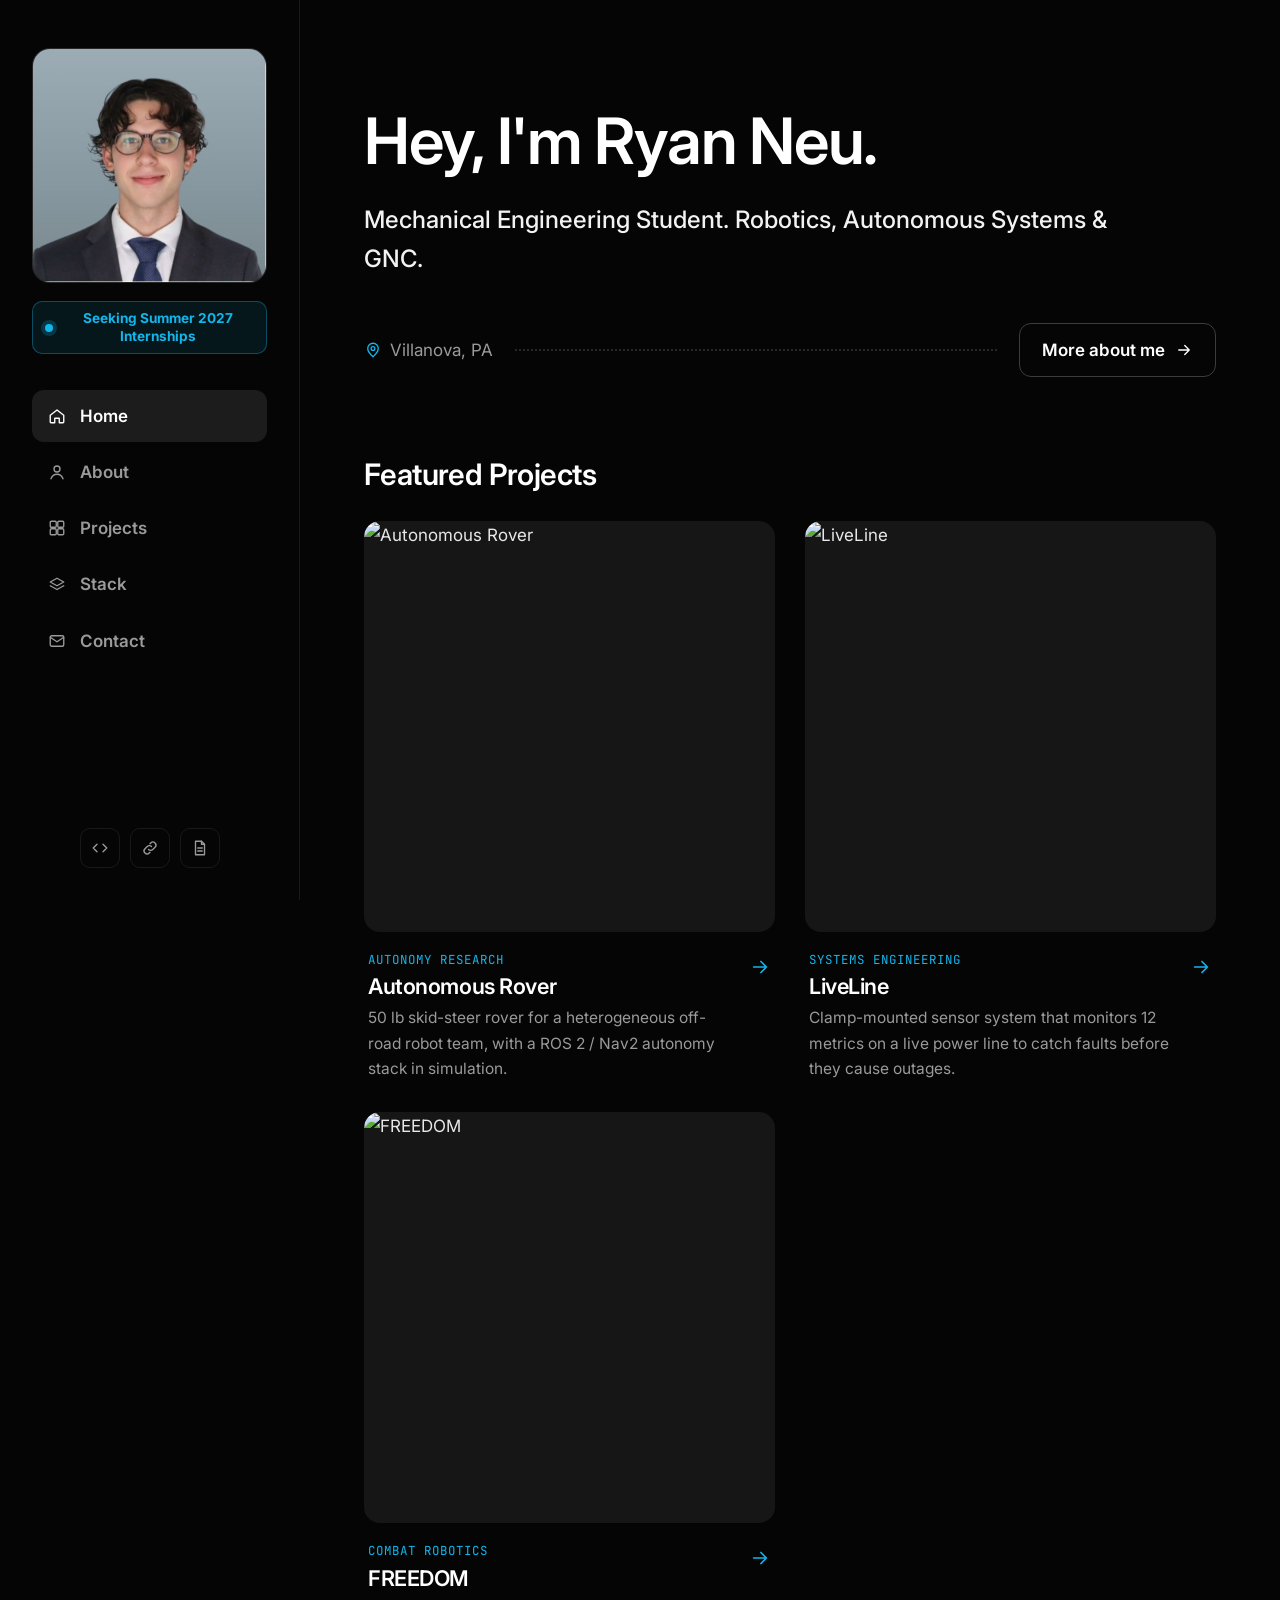
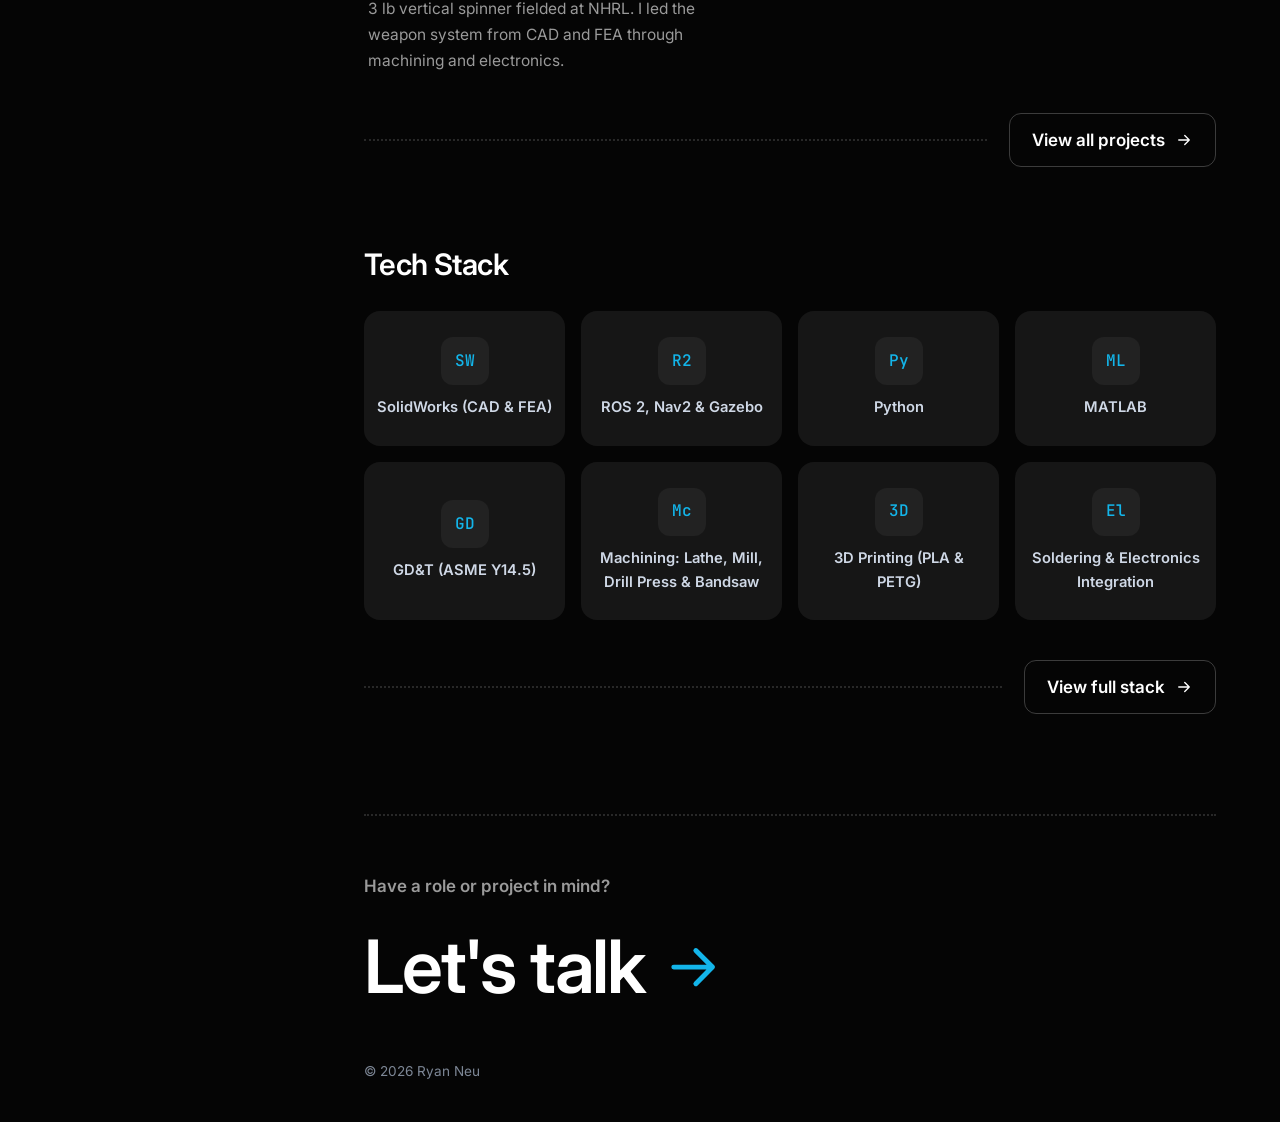
==== index.html @ 11f7b54e "Add files via upload" ====
<!doctype html>
<html lang="en">
<head>
<meta charset="utf-8">
<meta name="viewport" content="width=device-width, initial-scale=1">
<title>Ryan Neu | Engineering Portfolio</title>
<meta name="description" content="Engineering portfolio of Ryan Neu">
<link rel="preconnect" href="https://fonts.googleapis.com">
<link rel="preconnect" href="https://fonts.gstatic.com" crossorigin>
<link href="https://fonts.googleapis.com/css2?family=Inter:wght@400;500;600&family=JetBrains+Mono:wght@500&display=swap" rel="stylesheet">
<link rel="stylesheet" href="style.css">
</head>
<body>
<aside class="side">
  <a class="avatar" href="index.html" aria-label="Home">
    <img src="headshot.png" alt="Ryan Neu" onerror="this.remove()">
    <span class="initials">RN</span>
  </a>
  <div class="status"><span class="dot"></span>Seeking Summer 2027 Internships</div>
  <nav class="nav"><a href="index.html" class="active" aria-current="page"><svg class="ic" viewBox="0 0 24 24" fill="none" stroke="currentColor" stroke-width="1.8" stroke-linecap="round" stroke-linejoin="round" aria-hidden="true"><path d="M3 11l9-7 9 7v9a1 1 0 0 1-1 1h-5v-6H9v6H4a1 1 0 0 1-1-1z"/></svg><span>Home</span></a><a href="about.html"><svg class="ic" viewBox="0 0 24 24" fill="none" stroke="currentColor" stroke-width="1.8" stroke-linecap="round" stroke-linejoin="round" aria-hidden="true"><circle cx="12" cy="8" r="4"/><path d="M4 21c1.5-4 4.5-6 8-6s6.5 2 8 6"/></svg><span>About</span></a><a href="projects.html"><svg class="ic" viewBox="0 0 24 24" fill="none" stroke="currentColor" stroke-width="1.8" stroke-linecap="round" stroke-linejoin="round" aria-hidden="true"><rect x="3" y="3" width="8" height="8" rx="1.5"/><rect x="13" y="3" width="8" height="8" rx="1.5"/><rect x="3" y="13" width="8" height="8" rx="1.5"/><rect x="13" y="13" width="8" height="8" rx="1.5"/></svg><span>Projects</span></a><a href="stack.html"><svg class="ic" viewBox="0 0 24 24" fill="none" stroke="currentColor" stroke-width="1.8" stroke-linecap="round" stroke-linejoin="round" aria-hidden="true"><path d="M12 3l9 5-9 5-9-5z"/><path d="M3 13l9 5 9-5"/></svg><span>Stack</span></a><a href="contact.html"><svg class="ic" viewBox="0 0 24 24" fill="none" stroke="currentColor" stroke-width="1.8" stroke-linecap="round" stroke-linejoin="round" aria-hidden="true"><rect x="3" y="5" width="18" height="14" rx="2"/><path d="M3 7l9 6 9-6"/></svg><span>Contact</span></a></nav>
  <div class="social"><a href="https://github.com/RyanCharlesNeu" target="_blank" rel="noopener" title="GitHub"><svg class="ic" viewBox="0 0 24 24" fill="none" stroke="currentColor" stroke-width="1.8" stroke-linecap="round" stroke-linejoin="round" aria-hidden="true"><path d="M8 7l-5 5 5 5M16 7l5 5-5 5"/></svg><span>GitHub</span></a><a href="https://www.linkedin.com/in/ryancharlesneu/" target="_blank" rel="noopener" title="LinkedIn"><svg class="ic" viewBox="0 0 24 24" fill="none" stroke="currentColor" stroke-width="1.8" stroke-linecap="round" stroke-linejoin="round" aria-hidden="true"><path d="M10 14a4 4 0 0 0 5.7 0l3-3a4 4 0 0 0-5.7-5.7l-1 1"/><path d="M14 10a4 4 0 0 0-5.7 0l-3 3a4 4 0 0 0 5.7 5.7l1-1"/></svg><span>LinkedIn</span></a><a href="resume.pdf" target="_blank" rel="noopener" title="Resume"><svg class="ic" viewBox="0 0 24 24" fill="none" stroke="currentColor" stroke-width="1.8" stroke-linecap="round" stroke-linejoin="round" aria-hidden="true"><path d="M6 3h8l4 4v14H6z"/><path d="M14 3v4h4M9 12h6M9 16h6"/></svg><span>Resume</span></a></div>
</aside>
<main class="main">
<section class="hero">
  <h1>Hey, I'm Ryan Neu.</h1>
  <p class="headline">Mechanical Engineering Student. Robotics, Autonomous Systems &amp; GNC.</p>
  <div class="loc-row"><span class="loc"><svg class="ic" viewBox="0 0 24 24" fill="none" stroke="currentColor" stroke-width="1.8" stroke-linecap="round" stroke-linejoin="round" aria-hidden="true"><path d="M12 21s-7-6.2-7-11a7 7 0 0 1 14 0c0 4.8-7 11-7 11z"/><circle cx="12" cy="10" r="2.5"/></svg> Villanova, PA</span><span class="rule"></span><a class="pill-btn" href="about.html">More about me <svg class="ic" viewBox="0 0 24 24" fill="none" stroke="currentColor" stroke-width="1.8" stroke-linecap="round" stroke-linejoin="round" aria-hidden="true"><path d="M5 12h14M13 6l6 6-6 6"/></svg></a></div>
</section>
<section class="block">
  <h2>Featured Projects</h2>
  <div class="grid"><a class="pcard" href="rover.html">
  <div class="pimg"><img src="rover/assets/IMG_1217.jpeg" alt="Autonomous Rover" loading="lazy"></div>
  <div class="pmeta">
    <div><p class="tag">Autonomy Research</p><h3>Autonomous Rover</h3><p class="blurb">50 lb skid-steer rover for a heterogeneous off-road robot team, with a ROS 2 / Nav2 autonomy stack in simulation.</p></div>
    <svg class="ic go" viewBox="0 0 24 24" fill="none" stroke="currentColor" stroke-width="1.8" stroke-linecap="round" stroke-linejoin="round" aria-hidden="true"><path d="M5 12h14M13 6l6 6-6 6"/></svg>
  </div>
</a><a class="pcard" href="liveline.html">
  <div class="pimg"><img src="liveline/assets/LiveLinePrototypeEnclosure.jpg" alt="LiveLine" loading="lazy"></div>
  <div class="pmeta">
    <div><p class="tag">Systems Engineering</p><h3>LiveLine</h3><p class="blurb">Clamp-mounted sensor system that monitors 12 metrics on a live power line to catch faults before they cause outages.</p></div>
    <svg class="ic go" viewBox="0 0 24 24" fill="none" stroke="currentColor" stroke-width="1.8" stroke-linecap="round" stroke-linejoin="round" aria-hidden="true"><path d="M5 12h14M13 6l6 6-6 6"/></svg>
  </div>
</a><a class="pcard" href="freedom.html">
  <div class="pimg"><img src="freedom/assets/CombatRobotCompImage.png" alt="FREEDOM" loading="lazy"></div>
  <div class="pmeta">
    <div><p class="tag">Combat Robotics</p><h3>FREEDOM</h3><p class="blurb">3 lb vertical spinner fielded at NHRL. I led the weapon system from CAD and FEA through machining and electronics.</p></div>
    <svg class="ic go" viewBox="0 0 24 24" fill="none" stroke="currentColor" stroke-width="1.8" stroke-linecap="round" stroke-linejoin="round" aria-hidden="true"><path d="M5 12h14M13 6l6 6-6 6"/></svg>
  </div>
</a></div>
  <div class="rule-row"><span class="rule"></span><a class="pill-btn" href="projects.html">View all projects <svg class="ic" viewBox="0 0 24 24" fill="none" stroke="currentColor" stroke-width="1.8" stroke-linecap="round" stroke-linejoin="round" aria-hidden="true"><path d="M5 12h14M13 6l6 6-6 6"/></svg></a></div>
</section>
<section class="block">
  <h2>Tech Stack</h2>
  <div class="tiles"><div class="tile"><span class="badge">SW</span><span>SolidWorks (CAD & FEA)</span></div><div class="tile"><span class="badge">R2</span><span>ROS 2, Nav2 & Gazebo</span></div><div class="tile"><span class="badge">Py</span><span>Python</span></div><div class="tile"><span class="badge">ML</span><span>MATLAB</span></div><div class="tile"><span class="badge">GD</span><span>GD&T (ASME Y14.5)</span></div><div class="tile"><span class="badge">Mc</span><span>Machining: Lathe, Mill, Drill Press & Bandsaw</span></div><div class="tile"><span class="badge">3D</span><span>3D Printing (PLA & PETG)</span></div><div class="tile"><span class="badge">El</span><span>Soldering & Electronics Integration</span></div></div>
  <div class="rule-row"><span class="rule"></span><a class="pill-btn" href="stack.html">View full stack <svg class="ic" viewBox="0 0 24 24" fill="none" stroke="currentColor" stroke-width="1.8" stroke-linecap="round" stroke-linejoin="round" aria-hidden="true"><path d="M5 12h14M13 6l6 6-6 6"/></svg></a></div>
</section>
<footer class="foot">
  <a class="cta-band" href="contact.html">
    <span class="kicker">Have a role or project in mind?</span>
    <span class="big">Let's talk <svg class="ic big-arrow" viewBox="0 0 24 24" fill="none" stroke="currentColor" stroke-width="1.8" stroke-linecap="round" stroke-linejoin="round" aria-hidden="true"><path d="M5 12h14M13 6l6 6-6 6"/></svg></span>
  </a>
  <p class="copy">&copy; 2026 Ryan Neu</p>
</footer>
</main>
</body>
</html>
---- style.css ----
:root {
  --bg: #050505;
  --side: #050505;
  --card: #161616;
  --card-2: #1c1c1c;
  --line: rgba(255, 255, 255, 0.08);
  --text: #e8e8e8;
  --muted: #9a9a9a;
  --sky: #13B5EA;
  --navy: #00205B;
  --done: #43a047;
  --prog: #f9a825;
  --plan: #7d8796;
  --side-w: 300px;
}

* { box-sizing: border-box; }
html { scroll-behavior: smooth; }
body {
  margin: 0; background: var(--bg); color: var(--text);
  font-family: "Inter", system-ui, sans-serif; font-size: 17px; line-height: 1.65;
}
a { color: var(--sky); }
h1, h2, h3 { color: #fff; letter-spacing: -0.02em; line-height: 1.15; }
.ic { width: 18px; height: 18px; flex: none; }

/* Sidebar */
.side {
  position: fixed; inset: 0 auto 0 0; width: var(--side-w);
  background: var(--side); border-right: 1px solid var(--line);
  padding: 48px 32px 32px; display: flex; flex-direction: column; gap: 18px;
}
.avatar {
  position: relative; display: block; aspect-ratio: 1; border-radius: 18px; overflow: hidden;
  background: var(--card);
  border: 1px solid var(--line);
}
.avatar img { position: absolute; inset: 0; width: 100%; height: 100%; object-fit: cover; z-index: 1; }
.initials {
  position: absolute; inset: 0; display: grid; place-items: center;
  font-size: 4rem; font-weight: 600; color: #4a4a4a; letter-spacing: -0.04em;
}
.status {
  display: flex; align-items: center; justify-content: center; gap: 8px;
  padding: 8px 12px; border-radius: 10px; font-size: 0.85rem; font-weight: 700;
  color: var(--sky); background: rgba(19,181,234,0.1); border: 1px solid rgba(19,181,234,0.35);
  text-align: center; line-height: 1.3;
}
.dot { width: 8px; height: 8px; border-radius: 50%; background: var(--sky); box-shadow: 0 0 0 4px rgba(19,181,234,0.2); flex: none; }
.nav { display: flex; flex-direction: column; gap: 4px; margin-top: 18px; }
.nav a {
  display: flex; align-items: center; gap: 14px; padding: 12px 16px; border-radius: 12px;
  color: var(--muted); text-decoration: none; font-weight: 600; transition: background .15s, color .15s;
}
.nav a:hover { color: #fff; background: rgba(255,255,255,0.04); }
.nav a.active { color: #fff; background: var(--card-2); }
.social { margin-top: auto; display: flex; justify-content: center; gap: 10px; }
.social a {
  display: grid; place-items: center; width: 40px; height: 40px; border-radius: 10px;
  color: var(--muted); border: 1px solid var(--line); text-decoration: none;
}
.social a span { position: absolute; width: 1px; height: 1px; overflow: hidden; clip: rect(0 0 0 0); }
.social a:hover { color: var(--sky); border-color: var(--sky); }

/* Main */
.main { margin-left: var(--side-w); padding: 0 64px; max-width: calc(var(--side-w) + 1180px); }
.hero { padding: 104px 0 40px; }
.hero h1 { font-size: clamp(2.6rem, 5vw, 4rem); font-weight: 600; margin: 0 0 22px; }
.headline { font-size: 1.5rem; font-weight: 500; color: #f2f2f2; margin: 0 0 44px; max-width: 760px; }
.bio { color: var(--muted); max-width: 760px; margin: 0 0 28px; font-size: 1.08rem; }
.loc-row, .rule-row { display: flex; align-items: center; gap: 22px; }
.loc { display: inline-flex; align-items: center; gap: 8px; color: var(--muted); white-space: nowrap; }
.loc .ic { color: var(--sky); }
.rule { flex: 1; height: 0; border-top: 2px dotted rgba(255,255,255,0.14); }
.pill-btn {
  display: inline-flex; align-items: center; gap: 10px; padding: 12px 22px; border-radius: 12px;
  border: 1px solid rgba(255,255,255,0.22); color: #fff; text-decoration: none; font-weight: 600; white-space: nowrap;
  transition: border-color .15s, background .15s;
}
.pill-btn:hover { border-color: var(--sky); background: rgba(19,181,234,0.08); }
.rule-row { margin-top: 40px; }

.block { padding: 40px 0; }
.block > h2 { font-size: 1.85rem; margin: 0 0 30px; font-weight: 600; }

/* Project cards */
.grid { display: grid; grid-template-columns: repeat(2, minmax(0, 1fr)); gap: 30px; }
.pcard { display: block; text-decoration: none; color: inherit; }
.pimg { aspect-ratio: 1 / 1; border-radius: 16px; overflow: hidden; background: var(--card); }
.pimg img { width: 100%; height: 100%; object-fit: cover; transition: transform .4s ease; }
.pcard:hover .pimg img { transform: scale(1.04); }
.pmeta { display: flex; justify-content: space-between; align-items: flex-start; gap: 16px; padding: 18px 4px 0; }
.tag {
  margin: 0 0 4px; font-family: "JetBrains Mono", monospace; font-size: 0.78rem;
  text-transform: uppercase; letter-spacing: 0.08em; color: var(--sky);
}
.pmeta h3 { margin: 0 0 6px; font-size: 1.35rem; font-weight: 600; }
.blurb { margin: 0; color: var(--muted); font-size: 0.97rem; }
.go { width: 22px; height: 22px; color: var(--sky); margin-top: 6px; transition: transform .2s; }
.pcard:hover .go { transform: translateX(4px); }

/* Stack */
.tiles { display: grid; grid-template-columns: repeat(4, minmax(0, 1fr)); gap: 16px; }
.tile {
  display: flex; flex-direction: column; align-items: center; justify-content: center; gap: 10px;
  padding: 26px 12px; border-radius: 16px; background: var(--card); border: 0;
  text-align: center; font-weight: 600; font-size: 0.92rem; color: #cfd8e6;
}
.badge {
  display: grid; place-items: center; width: 48px; height: 48px; border-radius: 12px; flex: none;
  background: #222; color: var(--sky);
  font-family: "JetBrains Mono", monospace; font-weight: 500; font-size: 1rem; border: 0;
}
.slist { display: flex; flex-direction: column; gap: 16px; }
.srow { display: flex; align-items: center; gap: 20px; padding: 22px 26px; border-radius: 16px; background: var(--card); }
.srow h3 { margin: 0 0 4px; font-size: 1.15rem; }
.used { margin: 0; display: flex; flex-wrap: wrap; gap: 6px 16px; }
.used a, .used span { color: var(--muted); text-decoration: none; font-size: 0.95rem; }
.used a:hover { color: var(--sky); }

/* Timeline */
.timeline { list-style: none; margin: 0; padding: 0; }
.timeline li { display: flex; gap: 14px; padding: 0 0 26px 0; position: relative; }
.timeline li:not(:last-child)::before { content: ""; position: absolute; left: 8px; top: 30px; bottom: 6px; border-left: 2px dotted rgba(255,255,255,0.18); }
.timeline .ic { color: var(--sky); margin-top: 4px; }
.timeline h3 { margin: 0 0 2px; font-size: 1.15rem; }
.timeline p { margin: 0; color: var(--muted); }
.timeline .sub { font-size: 0.93rem; }

/* Contact */
.clist { display: flex; flex-direction: column; gap: 12px; max-width: 520px; }
.crow { display: flex; align-items: center; gap: 14px; padding: 16px 20px; border-radius: 14px; background: var(--card); border: 1px solid var(--line); color: #fff; text-decoration: none; font-weight: 600; }
.crow .ic { color: var(--sky); }
.crow:hover { border-color: var(--sky); }

/* Footer CTA */
.foot { padding: 60px 0 40px; }
.cta-band {
  display: block; padding: 56px 0 8px; text-decoration: none; border-top: 2px dotted rgba(255,255,255,0.14);
}
.cta-band:hover .big { color: var(--sky); }
.kicker { display: block; color: var(--muted); font-weight: 600; margin-bottom: 6px; }
.big { display: flex; align-items: center; gap: 16px; font-size: clamp(2.4rem, 6vw, 4.6rem); font-weight: 600; color: #fff; letter-spacing: -0.03em; transition: color .2s; }
.big-arrow { color: var(--sky); }
.big-arrow { width: 0.9em; height: 0.9em; }
.copy { color: var(--plan); font-size: 0.85rem; margin: 24px 0 0; }

/* Project detail */
.detail { padding-bottom: 8px; }
.back { display: inline-flex; align-items: center; gap: 8px; color: var(--muted); text-decoration: none; font-weight: 600; margin-bottom: 28px; }
.back:hover { color: var(--sky); }
.flip { transform: scaleX(-1); }
.prose { max-width: 960px; }
.prose h2 { font-size: 1.75rem; margin: 52px 0 14px; color: #fff; }
.prose h3 { font-size: 1.3rem; margin: 34px 0 10px; color: var(--sky); }
.prose p { margin: 0 0 14px; color: #cfd8e6; }
.prose strong { color: #fff; }
.prose em { color: var(--muted); }
.prose ul, .prose ol { padding-left: 22px; color: #cfd8e6; }
.prose li { margin-bottom: 8px; }
.prose hr { border: 0; border-top: 2px dotted rgba(255,255,255,0.14); margin: 52px 0; }
.prose img { max-width: 100%; height: auto; border-radius: 12px; vertical-align: top; margin: 6px 0; }
.prose table { width: 100%; border-collapse: collapse; margin: 16px 0 24px; font-size: 0.95rem; display: block; overflow-x: auto; }
.prose th, .prose td { padding: 10px 12px; border-bottom: 1px solid var(--line); text-align: left; vertical-align: middle; }
.prose th { color: var(--sky); font-family: "JetBrains Mono", monospace; font-size: 0.8rem; text-transform: uppercase; letter-spacing: 0.06em; }
.prose td img { width: 80px; margin: 0; background: #fff; }
.video { margin: 12px 0 6px; max-width: 760px; }
.video video { width: 100%; border-radius: 12px; background: #000; display: block; }
.video-link { display: inline-block; margin-top: 6px; font-size: 0.85rem; color: var(--muted); }

/* Status board */
.status-board { display: grid; grid-template-columns: repeat(auto-fit, minmax(200px, 1fr)); gap: 14px; margin: 14px 0 10px; }
.stage { background: var(--card); border: 1px solid var(--line); border-radius: 14px; padding: 16px 14px 10px; }
.stage h4 { margin: 0 0 12px; font-family: "JetBrains Mono", monospace; font-size: 0.78rem; text-transform: uppercase; letter-spacing: 0.08em; color: var(--sky); }
.stage ol { list-style: none; margin: 0; padding: 0; }
.prose li.step, .step { position: relative; margin: 0 0 18px; padding: 8px 10px 8px 12px; border-radius: 8px; font-size: 0.93rem; line-height: 1.35; border-left: 4px solid; }
.prose li.step:last-child { margin-bottom: 4px; }
.step:not(:last-child)::after { content: ""; position: absolute; left: 18px; bottom: -15px; width: 2px; height: 12px; background: var(--plan); opacity: 0.6; }
.step.done { background: rgba(67,160,71,0.16); border-color: var(--done); color: #fff; }
.step.progress { background: rgba(249,168,37,0.16); border-color: var(--prog); color: #fff; }
.step.planned { background: rgba(255,255,255,0.04); border-color: var(--plan); color: var(--muted); }
.legend { display: flex; flex-wrap: wrap; gap: 16px; font-size: 0.88rem; color: var(--muted); margin-bottom: 14px; }
.key::before { content: ""; display: inline-block; width: 12px; height: 12px; border-radius: 3px; margin-right: 6px; vertical-align: -1px; }
.key.done::before { background: var(--done); }
.key.progress::before { background: var(--prog); }
.key.planned::before { background: var(--plan); }

/* Responsive */
@media (max-width: 1100px) {
  .main { padding: 0 36px; }
  .tiles { grid-template-columns: repeat(2, minmax(0, 1fr)); }
}
@media (max-width: 860px) {
  .side {
    position: sticky; top: 0; z-index: 20; width: auto; height: auto; flex-direction: row; align-items: center;
    padding: 10px 16px; gap: 12px; border-right: 0; border-bottom: 1px solid var(--line); flex-wrap: wrap;
  }
  .avatar { width: 44px; height: 44px; border-radius: 10px; }
  .initials { font-size: 1.1rem; }
  .status { display: none; }
  .nav { flex-direction: row; margin: 0; gap: 2px; flex-wrap: wrap; }
  .nav a { padding: 8px 10px; gap: 0; }
  .nav a span { display: none; }
  .social { margin: 0 0 0 auto; }
  .social a { width: 36px; height: 36px; }
  .main { margin-left: 0; padding: 0 16px; }
  .hero { padding-top: 48px; }
  .grid { grid-template-columns: 1fr; }
  .loc-row, .rule-row { flex-wrap: wrap; }
  .loc-row .rule, .rule-row .rule { display: none; }
  .prose img:not(td img) { width: 100% !important; }
  .srow { padding: 18px; }
}
.chips { display: flex; flex-wrap: wrap; gap: 10px; }
.chip { padding: 10px 16px; border-radius: 10px; background: var(--card); color: #e0e0e0; font-weight: 500; font-size: 0.95rem; }
.mini { margin-left: 10px; font-size: 0.9rem; text-decoration: none; }
.mini:hover { text-decoration: underline; }
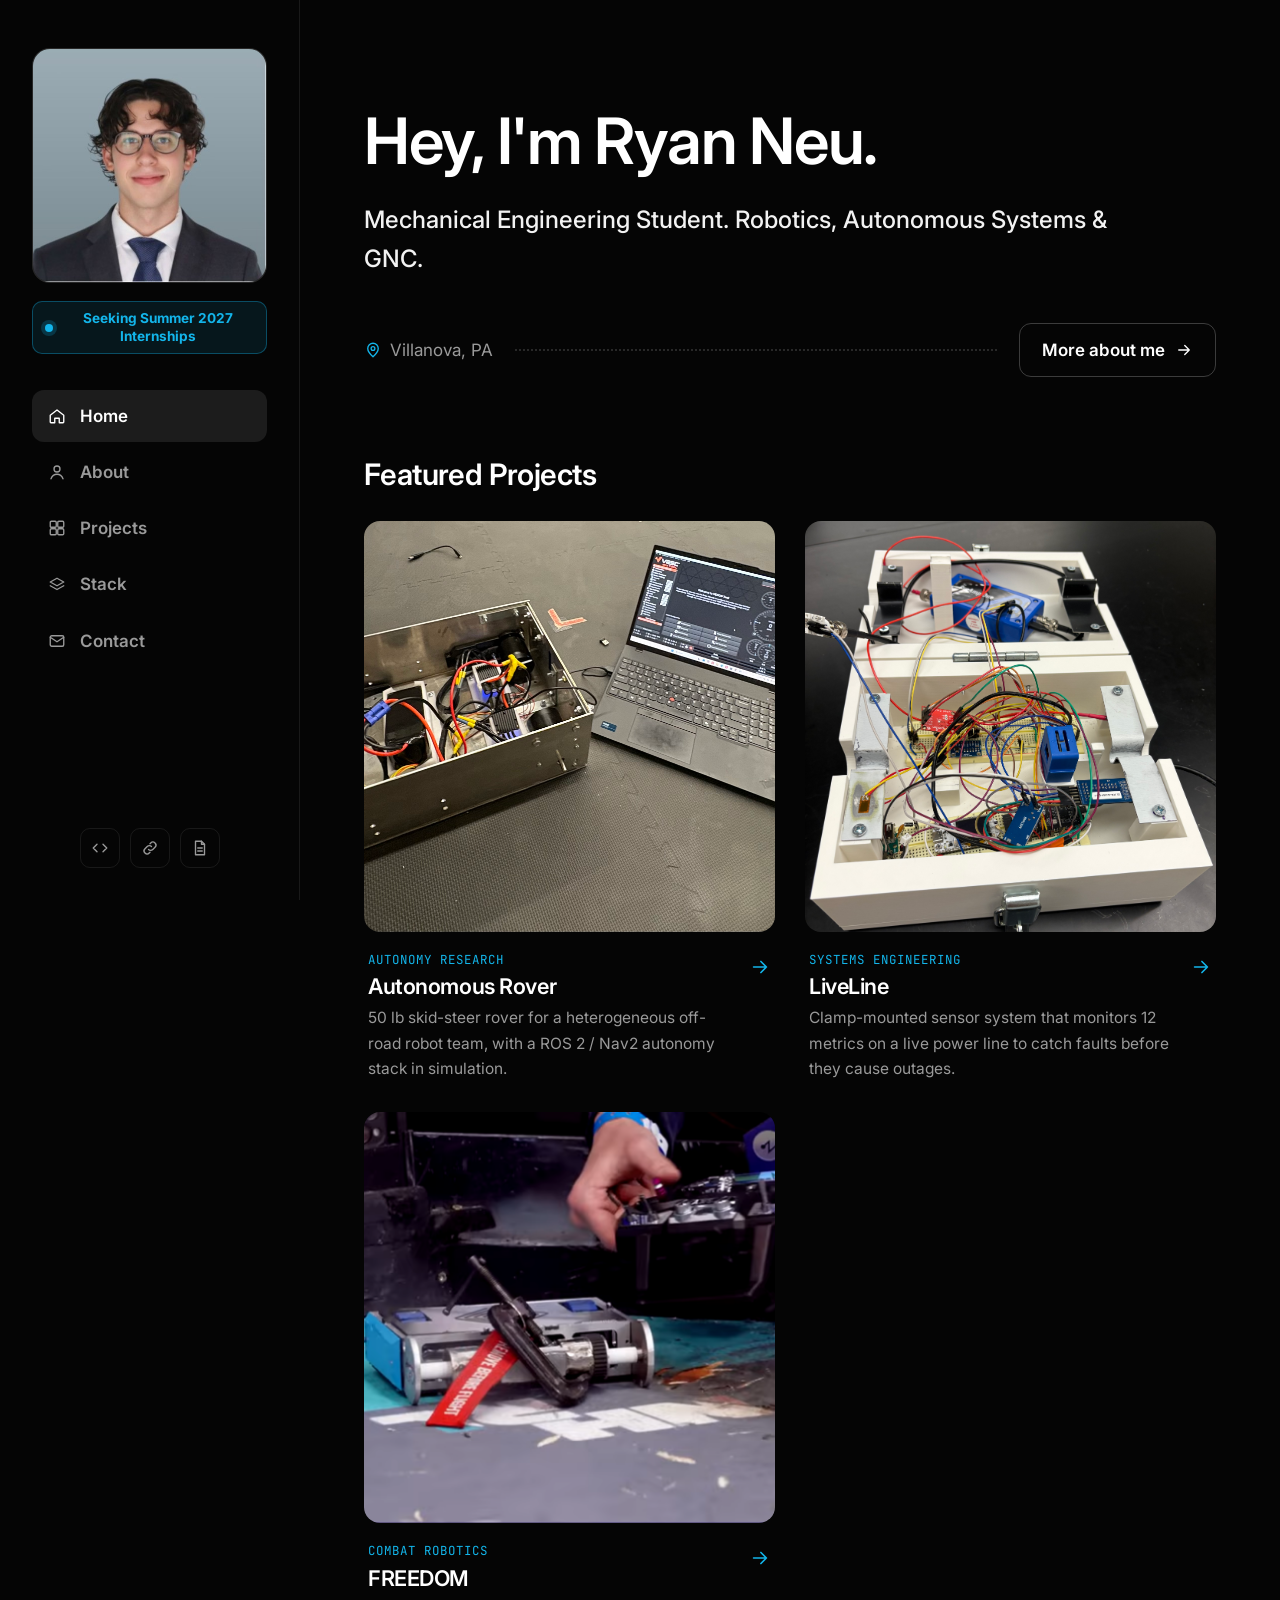
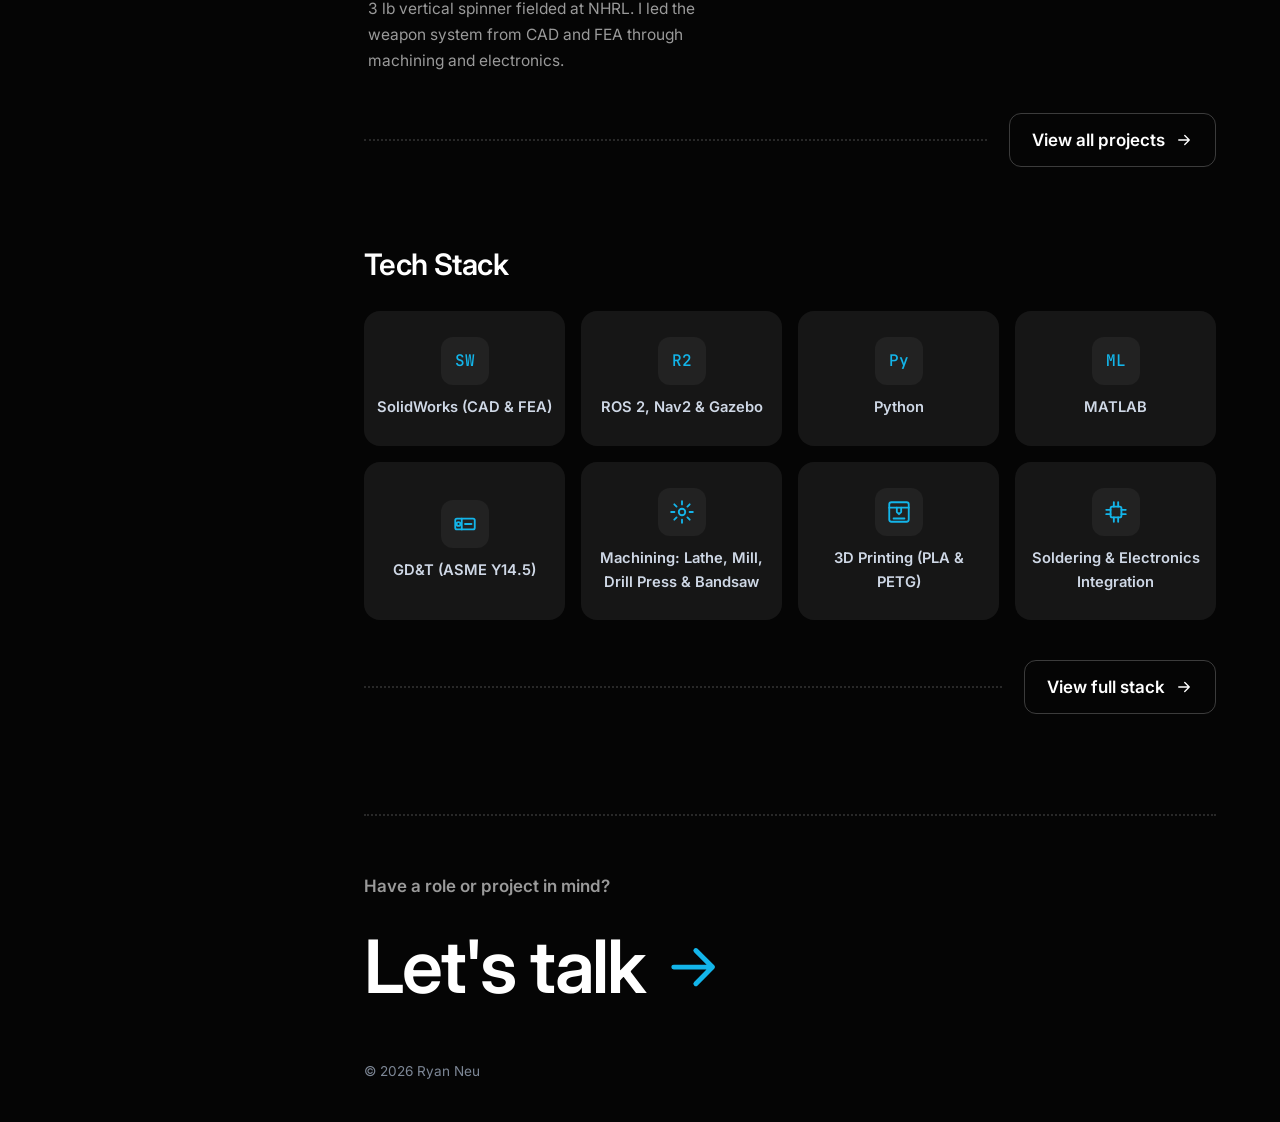
==== commit 01fd3cb9: "Add files via upload" ====
--- a/index.html
+++ b/index.html
@@ -9,6 +9,13 @@
 <link rel="preconnect" href="https://fonts.gstatic.com" crossorigin>
 <link href="https://fonts.googleapis.com/css2?family=Inter:wght@400;500;600&family=JetBrains+Mono:wght@500&display=swap" rel="stylesheet">
 <link rel="stylesheet" href="style.css">
+<script>
+function nextSrc(img){
+  var list=(img.dataset.c||"").split("|").filter(Boolean);
+  if(!list.length){img.onerror=null;return;}
+  img.src=list.shift(); img.dataset.c=list.join("|");
+}
+</script>
 </head>
 <body>
 <aside class="side">
@@ -29,19 +36,19 @@
 <section class="block">
   <h2>Featured Projects</h2>
   <div class="grid"><a class="pcard" href="rover.html">
-  <div class="pimg"><img src="rover/assets/IMG_1217.jpeg" alt="Autonomous Rover" loading="lazy"></div>
+  <div class="pimg"><img src="rover/assets/IMG_1217.jpeg" data-c="IMG_1217.jpeg|assets/IMG_1217.jpeg|rover/IMG_1217.jpeg" onerror="nextSrc(this)" alt="Autonomous Rover" loading="lazy"></div>
   <div class="pmeta">
     <div><p class="tag">Autonomy Research</p><h3>Autonomous Rover</h3><p class="blurb">50 lb skid-steer rover for a heterogeneous off-road robot team, with a ROS 2 / Nav2 autonomy stack in simulation.</p></div>
     <svg class="ic go" viewBox="0 0 24 24" fill="none" stroke="currentColor" stroke-width="1.8" stroke-linecap="round" stroke-linejoin="round" aria-hidden="true"><path d="M5 12h14M13 6l6 6-6 6"/></svg>
   </div>
 </a><a class="pcard" href="liveline.html">
-  <div class="pimg"><img src="liveline/assets/LiveLinePrototypeEnclosure.jpg" alt="LiveLine" loading="lazy"></div>
+  <div class="pimg"><img src="liveline/assets/LiveLinePrototypeEnclosure.jpg" data-c="LiveLinePrototypeEnclosure.jpg|assets/LiveLinePrototypeEnclosure.jpg|liveline/LiveLinePrototypeEnclosure.jpg" onerror="nextSrc(this)" alt="LiveLine" loading="lazy"></div>
   <div class="pmeta">
     <div><p class="tag">Systems Engineering</p><h3>LiveLine</h3><p class="blurb">Clamp-mounted sensor system that monitors 12 metrics on a live power line to catch faults before they cause outages.</p></div>
     <svg class="ic go" viewBox="0 0 24 24" fill="none" stroke="currentColor" stroke-width="1.8" stroke-linecap="round" stroke-linejoin="round" aria-hidden="true"><path d="M5 12h14M13 6l6 6-6 6"/></svg>
   </div>
 </a><a class="pcard" href="freedom.html">
-  <div class="pimg"><img src="freedom/assets/CombatRobotCompImage.png" alt="FREEDOM" loading="lazy"></div>
+  <div class="pimg"><img src="freedom/assets/CombatRobotCompImage.png" data-c="CombatRobotCompImage.png|assets/CombatRobotCompImage.png|freedom/CombatRobotCompImage.png" onerror="nextSrc(this)" alt="FREEDOM" loading="lazy"></div>
   <div class="pmeta">
     <div><p class="tag">Combat Robotics</p><h3>FREEDOM</h3><p class="blurb">3 lb vertical spinner fielded at NHRL. I led the weapon system from CAD and FEA through machining and electronics.</p></div>
     <svg class="ic go" viewBox="0 0 24 24" fill="none" stroke="currentColor" stroke-width="1.8" stroke-linecap="round" stroke-linejoin="round" aria-hidden="true"><path d="M5 12h14M13 6l6 6-6 6"/></svg>
@@ -51,7 +58,7 @@
 </section>
 <section class="block">
   <h2>Tech Stack</h2>
-  <div class="tiles"><div class="tile"><span class="badge">SW</span><span>SolidWorks (CAD & FEA)</span></div><div class="tile"><span class="badge">R2</span><span>ROS 2, Nav2 & Gazebo</span></div><div class="tile"><span class="badge">Py</span><span>Python</span></div><div class="tile"><span class="badge">ML</span><span>MATLAB</span></div><div class="tile"><span class="badge">GD</span><span>GD&T (ASME Y14.5)</span></div><div class="tile"><span class="badge">Mc</span><span>Machining: Lathe, Mill, Drill Press & Bandsaw</span></div><div class="tile"><span class="badge">3D</span><span>3D Printing (PLA & PETG)</span></div><div class="tile"><span class="badge">El</span><span>Soldering & Electronics Integration</span></div></div>
+  <div class="tiles"><div class="tile"><span class="badge">SW<img class="logo" src="logos/solidworks.png" alt="" onerror="if(!this.dataset.t){this.dataset.t=1;this.src='logos/solidworks.svg'}else{this.remove()}"></span><span>SolidWorks (CAD & FEA)</span></div><div class="tile"><span class="badge">R2<img class="logo" src="logos/ros.png" alt="" onerror="if(!this.dataset.t){this.dataset.t=1;this.src='logos/ros.svg'}else{this.remove()}"></span><span>ROS 2, Nav2 & Gazebo</span></div><div class="tile"><span class="badge">Py<img class="logo" src="logos/python.png" alt="" onerror="if(!this.dataset.t){this.dataset.t=1;this.src='logos/python.svg'}else{this.remove()}"></span><span>Python</span></div><div class="tile"><span class="badge">ML<img class="logo" src="logos/matlab.png" alt="" onerror="if(!this.dataset.t){this.dataset.t=1;this.src='logos/matlab.svg'}else{this.remove()}"></span><span>MATLAB</span></div><div class="tile"><span class="badge"><svg class="ic skill" viewBox="0 0 24 24" fill="none" stroke="currentColor" stroke-width="1.7" stroke-linecap="round" stroke-linejoin="round" aria-hidden="true"><rect x="3" y="7" width="18" height="10" rx="1.5"/><path d="M9 7v10"/><circle cx="6" cy="12" r="1.8"/><path d="M12 12h6"/></svg></span><span>GD&T (ASME Y14.5)</span></div><div class="tile"><span class="badge"><svg class="ic skill" viewBox="0 0 24 24" fill="none" stroke="currentColor" stroke-width="1.7" stroke-linecap="round" stroke-linejoin="round" aria-hidden="true"><circle cx="12" cy="12" r="3"/><path d="M12 2v3M12 19v3M2 12h3M19 12h3M4.9 4.9l2.1 2.1M17 17l2.1 2.1M4.9 19.1L7 17M17 7l2.1-2.1"/></svg></span><span>Machining: Lathe, Mill, Drill Press & Bandsaw</span></div><div class="tile"><span class="badge"><svg class="ic skill" viewBox="0 0 24 24" fill="none" stroke="currentColor" stroke-width="1.7" stroke-linecap="round" stroke-linejoin="round" aria-hidden="true"><rect x="3" y="3" width="18" height="18" rx="2"/><path d="M3 8h18"/><path d="M10 8v4l2 2 2-2V8"/><path d="M7 18h10"/></svg></span><span>3D Printing (PLA & PETG)</span></div><div class="tile"><span class="badge"><svg class="ic skill" viewBox="0 0 24 24" fill="none" stroke="currentColor" stroke-width="1.7" stroke-linecap="round" stroke-linejoin="round" aria-hidden="true"><rect x="7" y="7" width="10" height="10" rx="1.5"/><path d="M10 3v4M14 3v4M10 17v4M14 17v4M3 10h4M3 14h4M17 10h4M17 14h4"/></svg></span><span>Soldering & Electronics Integration</span></div></div>
   <div class="rule-row"><span class="rule"></span><a class="pill-btn" href="stack.html">View full stack <svg class="ic" viewBox="0 0 24 24" fill="none" stroke="currentColor" stroke-width="1.8" stroke-linecap="round" stroke-linejoin="round" aria-hidden="true"><path d="M5 12h14M13 6l6 6-6 6"/></svg></a></div>
 </section>
 <footer class="foot">
--- a/style.css
+++ b/style.css
@@ -215,3 +215,6 @@
 .chip { padding: 10px 16px; border-radius: 10px; background: var(--card); color: #e0e0e0; font-weight: 500; font-size: 0.95rem; }
 .mini { margin-left: 10px; font-size: 0.9rem; text-decoration: none; }
 .mini:hover { text-decoration: underline; }
+.badge { position: relative; overflow: hidden; }
+.badge .logo { position: absolute; inset: 0; width: 100%; height: 100%; object-fit: contain; padding: 7px; background: #222; }
+.badge .skill { width: 26px; height: 26px; }
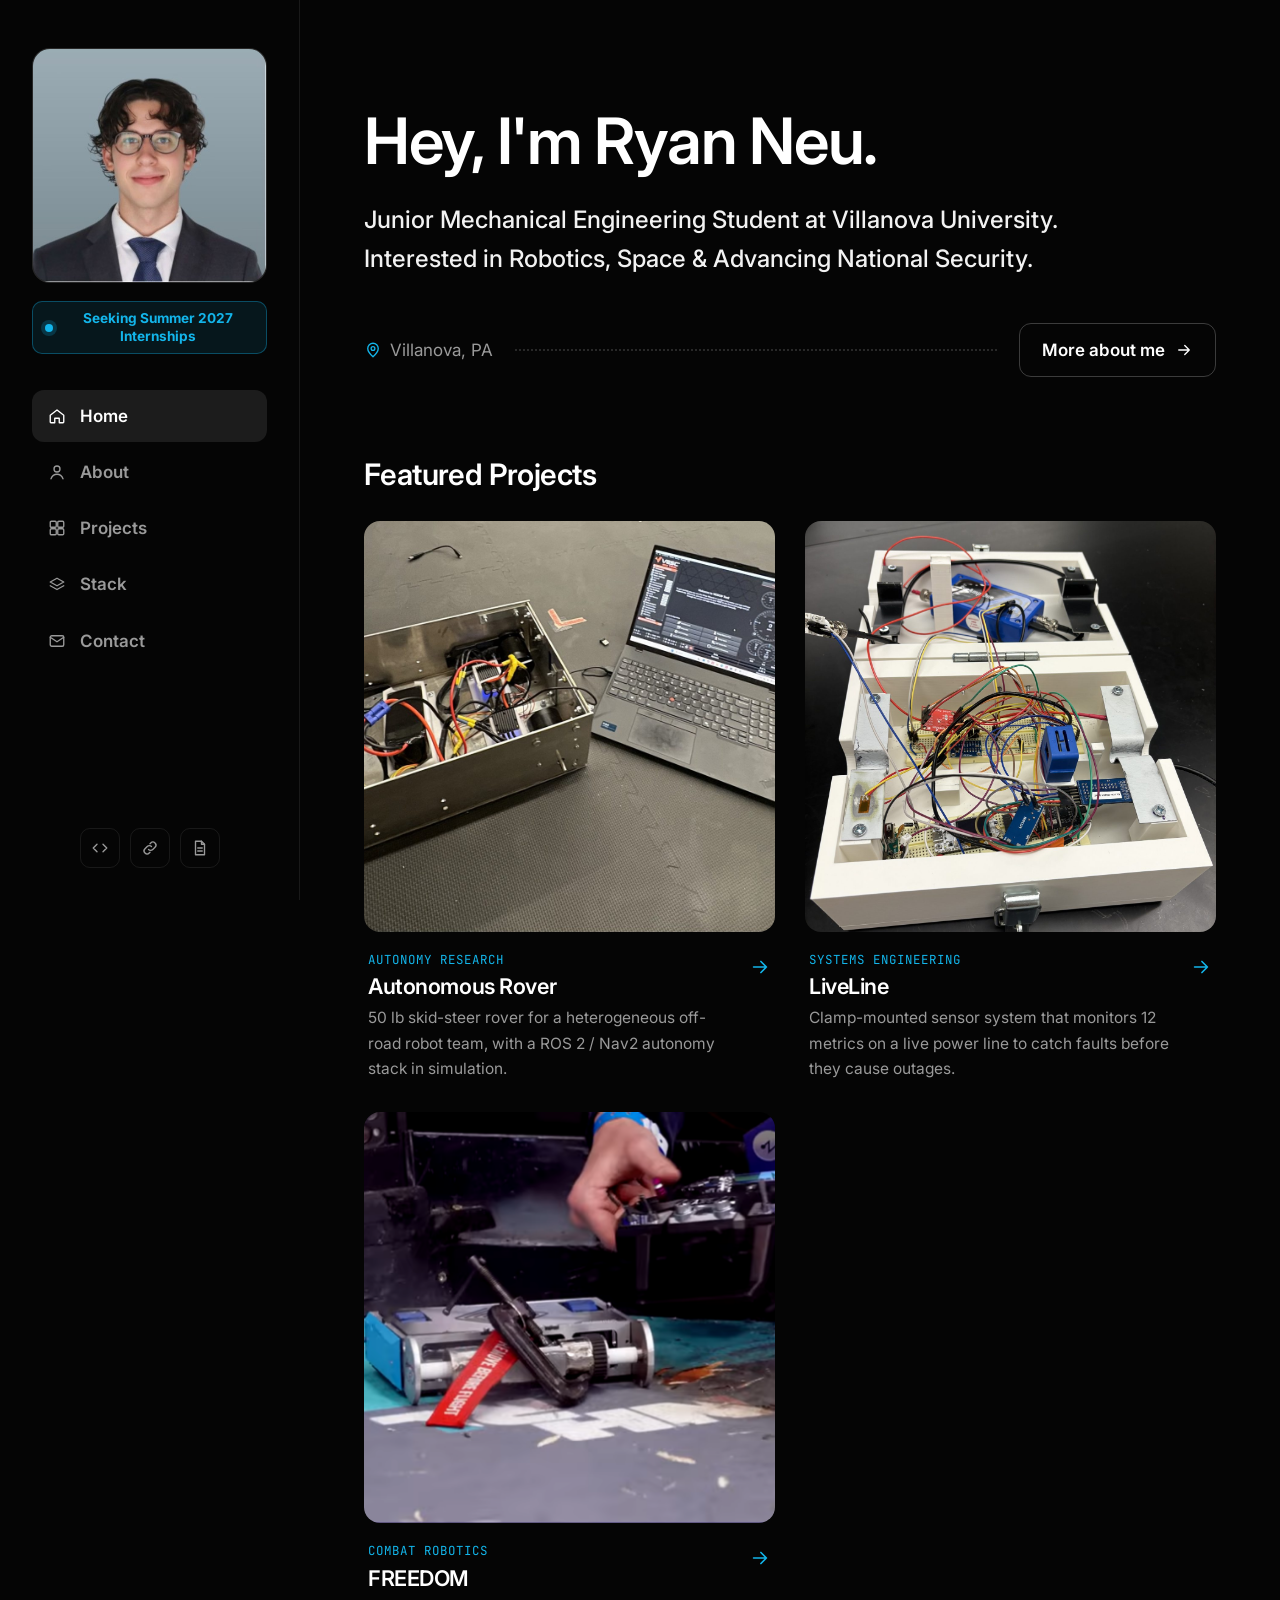
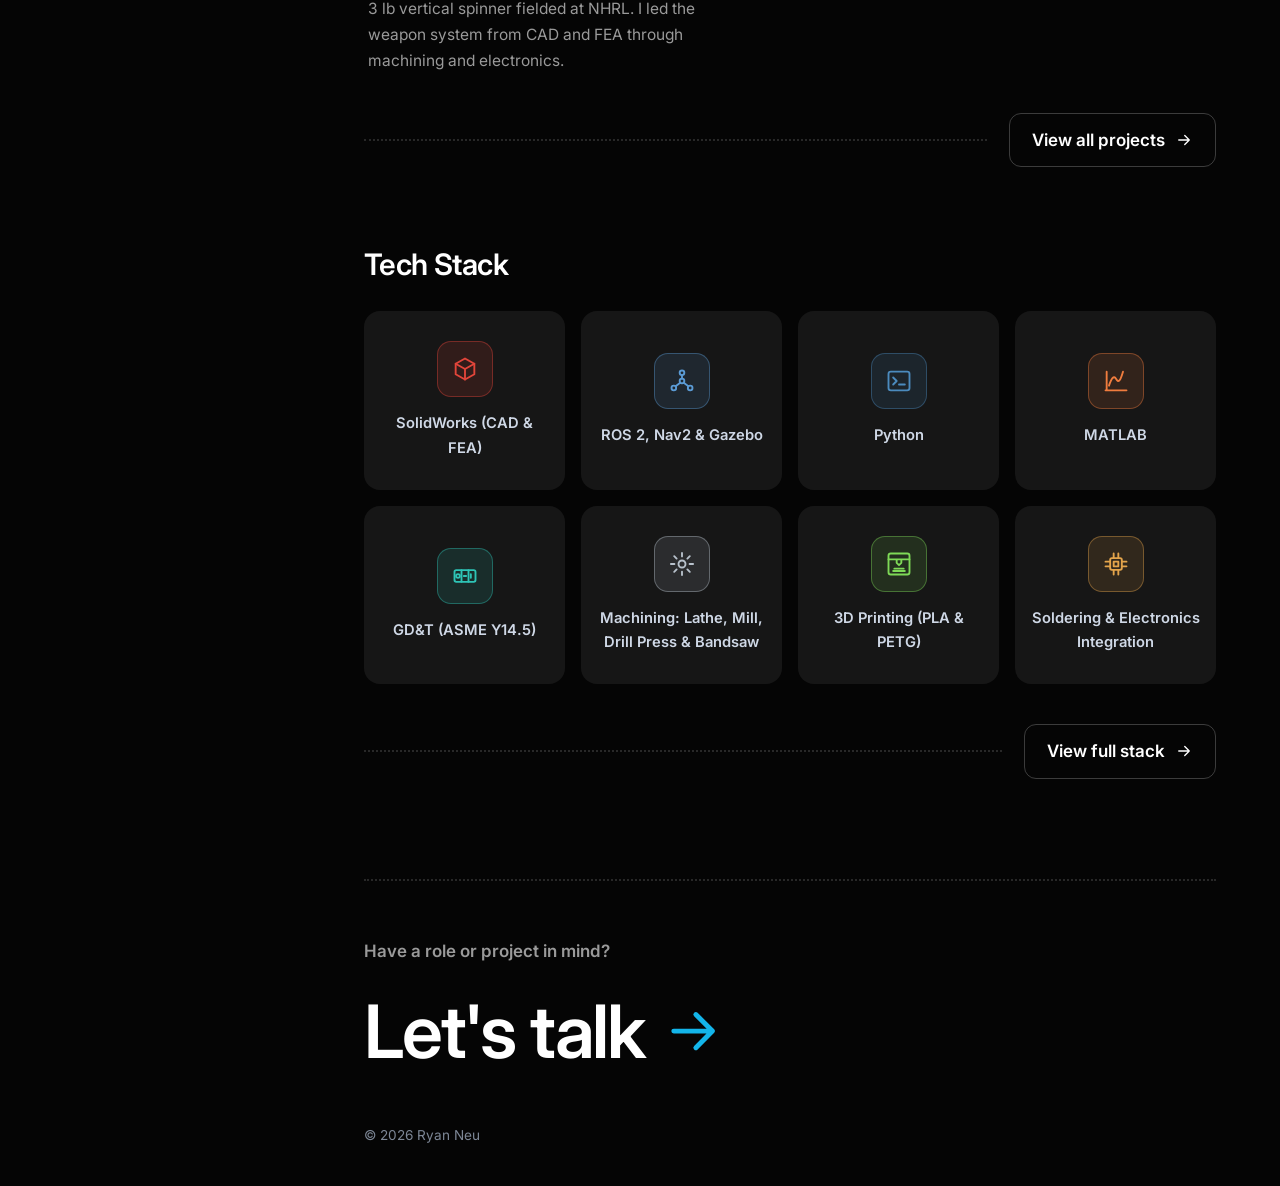
==== commit 35bb5d0e: "Add files via upload" ====
--- a/index.html
+++ b/index.html
@@ -4,7 +4,17 @@
 <meta charset="utf-8">
 <meta name="viewport" content="width=device-width, initial-scale=1">
 <title>Ryan Neu | Engineering Portfolio</title>
-<meta name="description" content="Engineering portfolio of Ryan Neu">
+<meta name="description" content="Junior Mechanical Engineering student at Villanova University. Robotics, autonomous systems, space, and national security projects.">
+<meta property="og:type" content="website">
+<meta property="og:site_name" content="Ryan Neu">
+<meta property="og:title" content="Ryan Neu | Engineering Portfolio">
+<meta property="og:description" content="Junior Mechanical Engineering student at Villanova University. Robotics, autonomous systems, space, and national security projects.">
+<meta property="og:image" content="https://ryancharlesneu.github.io/og-image.png">
+<meta property="og:image:width" content="1200">
+<meta property="og:image:height" content="630">
+<meta property="og:url" content="https://ryancharlesneu.github.io/">
+<meta name="twitter:card" content="summary_large_image">
+<link rel="icon" href="headshot.png">
 <link rel="preconnect" href="https://fonts.googleapis.com">
 <link rel="preconnect" href="https://fonts.gstatic.com" crossorigin>
 <link href="https://fonts.googleapis.com/css2?family=Inter:wght@400;500;600&family=JetBrains+Mono:wght@500&display=swap" rel="stylesheet">
@@ -30,25 +40,25 @@
 <main class="main">
 <section class="hero">
   <h1>Hey, I'm Ryan Neu.</h1>
-  <p class="headline">Mechanical Engineering Student. Robotics, Autonomous Systems &amp; GNC.</p>
+  <p class="headline">Junior Mechanical Engineering Student at Villanova University. Interested in Robotics, Space &amp; Advancing National Security.</p>
   <div class="loc-row"><span class="loc"><svg class="ic" viewBox="0 0 24 24" fill="none" stroke="currentColor" stroke-width="1.8" stroke-linecap="round" stroke-linejoin="round" aria-hidden="true"><path d="M12 21s-7-6.2-7-11a7 7 0 0 1 14 0c0 4.8-7 11-7 11z"/><circle cx="12" cy="10" r="2.5"/></svg> Villanova, PA</span><span class="rule"></span><a class="pill-btn" href="about.html">More about me <svg class="ic" viewBox="0 0 24 24" fill="none" stroke="currentColor" stroke-width="1.8" stroke-linecap="round" stroke-linejoin="round" aria-hidden="true"><path d="M5 12h14M13 6l6 6-6 6"/></svg></a></div>
 </section>
 <section class="block">
   <h2>Featured Projects</h2>
   <div class="grid"><a class="pcard" href="rover.html">
-  <div class="pimg"><img src="rover/assets/IMG_1217.jpeg" data-c="IMG_1217.jpeg|assets/IMG_1217.jpeg|rover/IMG_1217.jpeg" onerror="nextSrc(this)" alt="Autonomous Rover" loading="lazy"></div>
+  <div class="pimg"><img src="IMG_1217.jpeg" data-c="rover/assets/IMG_1217.jpeg|assets/IMG_1217.jpeg|rover/IMG_1217.jpeg" onerror="nextSrc(this)" alt="Autonomous Rover" loading="lazy"></div>
   <div class="pmeta">
     <div><p class="tag">Autonomy Research</p><h3>Autonomous Rover</h3><p class="blurb">50 lb skid-steer rover for a heterogeneous off-road robot team, with a ROS 2 / Nav2 autonomy stack in simulation.</p></div>
     <svg class="ic go" viewBox="0 0 24 24" fill="none" stroke="currentColor" stroke-width="1.8" stroke-linecap="round" stroke-linejoin="round" aria-hidden="true"><path d="M5 12h14M13 6l6 6-6 6"/></svg>
   </div>
 </a><a class="pcard" href="liveline.html">
-  <div class="pimg"><img src="liveline/assets/LiveLinePrototypeEnclosure.jpg" data-c="LiveLinePrototypeEnclosure.jpg|assets/LiveLinePrototypeEnclosure.jpg|liveline/LiveLinePrototypeEnclosure.jpg" onerror="nextSrc(this)" alt="LiveLine" loading="lazy"></div>
+  <div class="pimg"><img src="LiveLinePrototypeEnclosure.jpg" data-c="liveline/assets/LiveLinePrototypeEnclosure.jpg|assets/LiveLinePrototypeEnclosure.jpg|liveline/LiveLinePrototypeEnclosure.jpg" onerror="nextSrc(this)" alt="LiveLine" loading="lazy"></div>
   <div class="pmeta">
     <div><p class="tag">Systems Engineering</p><h3>LiveLine</h3><p class="blurb">Clamp-mounted sensor system that monitors 12 metrics on a live power line to catch faults before they cause outages.</p></div>
     <svg class="ic go" viewBox="0 0 24 24" fill="none" stroke="currentColor" stroke-width="1.8" stroke-linecap="round" stroke-linejoin="round" aria-hidden="true"><path d="M5 12h14M13 6l6 6-6 6"/></svg>
   </div>
 </a><a class="pcard" href="freedom.html">
-  <div class="pimg"><img src="freedom/assets/CombatRobotCompImage.png" data-c="CombatRobotCompImage.png|assets/CombatRobotCompImage.png|freedom/CombatRobotCompImage.png" onerror="nextSrc(this)" alt="FREEDOM" loading="lazy"></div>
+  <div class="pimg"><img src="CombatRobotCompImage.png" data-c="freedom/assets/CombatRobotCompImage.png|assets/CombatRobotCompImage.png|freedom/CombatRobotCompImage.png" onerror="nextSrc(this)" alt="FREEDOM" loading="lazy"></div>
   <div class="pmeta">
     <div><p class="tag">Combat Robotics</p><h3>FREEDOM</h3><p class="blurb">3 lb vertical spinner fielded at NHRL. I led the weapon system from CAD and FEA through machining and electronics.</p></div>
     <svg class="ic go" viewBox="0 0 24 24" fill="none" stroke="currentColor" stroke-width="1.8" stroke-linecap="round" stroke-linejoin="round" aria-hidden="true"><path d="M5 12h14M13 6l6 6-6 6"/></svg>
@@ -58,7 +68,7 @@
 </section>
 <section class="block">
   <h2>Tech Stack</h2>
-  <div class="tiles"><div class="tile"><span class="badge">SW<img class="logo" src="logos/solidworks.png" alt="" onerror="if(!this.dataset.t){this.dataset.t=1;this.src='logos/solidworks.svg'}else{this.remove()}"></span><span>SolidWorks (CAD & FEA)</span></div><div class="tile"><span class="badge">R2<img class="logo" src="logos/ros.png" alt="" onerror="if(!this.dataset.t){this.dataset.t=1;this.src='logos/ros.svg'}else{this.remove()}"></span><span>ROS 2, Nav2 & Gazebo</span></div><div class="tile"><span class="badge">Py<img class="logo" src="logos/python.png" alt="" onerror="if(!this.dataset.t){this.dataset.t=1;this.src='logos/python.svg'}else{this.remove()}"></span><span>Python</span></div><div class="tile"><span class="badge">ML<img class="logo" src="logos/matlab.png" alt="" onerror="if(!this.dataset.t){this.dataset.t=1;this.src='logos/matlab.svg'}else{this.remove()}"></span><span>MATLAB</span></div><div class="tile"><span class="badge"><svg class="ic skill" viewBox="0 0 24 24" fill="none" stroke="currentColor" stroke-width="1.7" stroke-linecap="round" stroke-linejoin="round" aria-hidden="true"><rect x="3" y="7" width="18" height="10" rx="1.5"/><path d="M9 7v10"/><circle cx="6" cy="12" r="1.8"/><path d="M12 12h6"/></svg></span><span>GD&T (ASME Y14.5)</span></div><div class="tile"><span class="badge"><svg class="ic skill" viewBox="0 0 24 24" fill="none" stroke="currentColor" stroke-width="1.7" stroke-linecap="round" stroke-linejoin="round" aria-hidden="true"><circle cx="12" cy="12" r="3"/><path d="M12 2v3M12 19v3M2 12h3M19 12h3M4.9 4.9l2.1 2.1M17 17l2.1 2.1M4.9 19.1L7 17M17 7l2.1-2.1"/></svg></span><span>Machining: Lathe, Mill, Drill Press & Bandsaw</span></div><div class="tile"><span class="badge"><svg class="ic skill" viewBox="0 0 24 24" fill="none" stroke="currentColor" stroke-width="1.7" stroke-linecap="round" stroke-linejoin="round" aria-hidden="true"><rect x="3" y="3" width="18" height="18" rx="2"/><path d="M3 8h18"/><path d="M10 8v4l2 2 2-2V8"/><path d="M7 18h10"/></svg></span><span>3D Printing (PLA & PETG)</span></div><div class="tile"><span class="badge"><svg class="ic skill" viewBox="0 0 24 24" fill="none" stroke="currentColor" stroke-width="1.7" stroke-linecap="round" stroke-linejoin="round" aria-hidden="true"><rect x="7" y="7" width="10" height="10" rx="1.5"/><path d="M10 3v4M14 3v4M10 17v4M14 17v4M3 10h4M3 14h4M17 10h4M17 14h4"/></svg></span><span>Soldering & Electronics Integration</span></div></div>
+  <div class="tiles"><div class="tile"><span class="badge" style="--c:#E2453A"><svg class="ic skill" viewBox="0 0 24 24" fill="none" stroke="currentColor" stroke-width="1.7" stroke-linecap="round" stroke-linejoin="round" aria-hidden="true"><path d="M12 3l8 4.5v9L12 21l-8-4.5v-9z"/><path d="M12 12l8-4.5M12 12v9M12 12L4 7.5"/></svg></span><span>SolidWorks (CAD & FEA)</span></div><div class="tile"><span class="badge" style="--c:#5B9BD5"><svg class="ic skill" viewBox="0 0 24 24" fill="none" stroke="currentColor" stroke-width="1.7" stroke-linecap="round" stroke-linejoin="round" aria-hidden="true"><circle cx="12" cy="5" r="2"/><circle cx="5" cy="18" r="2"/><circle cx="19" cy="18" r="2"/><circle cx="12" cy="12" r="2"/><path d="M12 7v3M10.5 13.5l-4 3M13.5 13.5l4 3"/></svg></span><span>ROS 2, Nav2 & Gazebo</span></div><div class="tile"><span class="badge" style="--c:#4B8BBE"><svg class="ic skill" viewBox="0 0 24 24" fill="none" stroke="currentColor" stroke-width="1.7" stroke-linecap="round" stroke-linejoin="round" aria-hidden="true"><rect x="3" y="4" width="18" height="16" rx="2"/><path d="M7 9l3 3-3 3M12 15h5"/></svg></span><span>Python</span></div><div class="tile"><span class="badge" style="--c:#F07C3E"><svg class="ic skill" viewBox="0 0 24 24" fill="none" stroke="currentColor" stroke-width="1.7" stroke-linecap="round" stroke-linejoin="round" aria-hidden="true"><path d="M3 20h18M4 20V4"/><path d="M6 16c2-6 4-9 6-6s3 4 6-6"/></svg></span><span>MATLAB</span></div><div class="tile"><span class="badge" style="--c:#2EC4B6"><svg class="ic skill" viewBox="0 0 24 24" fill="none" stroke="currentColor" stroke-width="1.7" stroke-linecap="round" stroke-linejoin="round" aria-hidden="true"><rect x="3" y="7" width="18" height="10" rx="1.5"/><path d="M9 7v10M15 7v10"/><circle cx="6" cy="12" r="1.6"/><path d="M11 12h2M17 10.5v3"/></svg></span><span>GD&T (ASME Y14.5)</span></div><div class="tile"><span class="badge" style="--c:#B8C2CC"><svg class="ic skill" viewBox="0 0 24 24" fill="none" stroke="currentColor" stroke-width="1.7" stroke-linecap="round" stroke-linejoin="round" aria-hidden="true"><circle cx="12" cy="12" r="3"/><path d="M12 2.5v3M12 18.5v3M2.5 12h3M18.5 12h3M5.3 5.3l2.1 2.1M16.6 16.6l2.1 2.1M5.3 18.7l2.1-2.1M16.6 7.4l2.1-2.1"/></svg></span><span>Machining: Lathe, Mill, Drill Press & Bandsaw</span></div><div class="tile"><span class="badge" style="--c:#7ED957"><svg class="ic skill" viewBox="0 0 24 24" fill="none" stroke="currentColor" stroke-width="1.7" stroke-linecap="round" stroke-linejoin="round" aria-hidden="true"><rect x="3" y="3" width="18" height="18" rx="2"/><path d="M3 8h18M10 8v3l2 2 2-2V8M7 18h10M8 16h8"/></svg></span><span>3D Printing (PLA & PETG)</span></div><div class="tile"><span class="badge" style="--c:#E3A44B"><svg class="ic skill" viewBox="0 0 24 24" fill="none" stroke="currentColor" stroke-width="1.7" stroke-linecap="round" stroke-linejoin="round" aria-hidden="true"><rect x="7" y="7" width="10" height="10" rx="1.5"/><rect x="10" y="10" width="4" height="4"/><path d="M10 3v4M14 3v4M10 17v4M14 17v4M3 10h4M3 14h4M17 10h4M17 14h4"/></svg></span><span>Soldering & Electronics Integration</span></div></div>
   <div class="rule-row"><span class="rule"></span><a class="pill-btn" href="stack.html">View full stack <svg class="ic" viewBox="0 0 24 24" fill="none" stroke="currentColor" stroke-width="1.8" stroke-linecap="round" stroke-linejoin="round" aria-hidden="true"><path d="M5 12h14M13 6l6 6-6 6"/></svg></a></div>
 </section>
 <footer class="foot">
--- a/style.css
+++ b/style.css
@@ -218,3 +218,23 @@
 .badge { position: relative; overflow: hidden; }
 .badge .logo { position: absolute; inset: 0; width: 100%; height: 100%; object-fit: contain; padding: 7px; background: #222; }
 .badge .skill { width: 26px; height: 26px; }
+
+/* Stack icons */
+.badge {
+  width: 56px; height: 56px; border-radius: 14px;
+  background: rgba(19,181,234,0.08); border: 1px solid rgba(19,181,234,0.25); color: var(--sky);
+}
+.badge .skill { width: 28px; height: 28px; stroke-width: 1.6; }
+.tile { gap: 14px; padding: 30px 14px; transition: background .2s; }
+.tile:hover { background: #1c1c1c; }
+.tile:hover .badge { background: rgba(19,181,234,0.14); }
+.srow { transition: background .2s; }
+.srow:hover { background: #1c1c1c; }
+
+/* Tool colors */
+.badge[style*="--c"] {
+  color: var(--c);
+  background: color-mix(in srgb, var(--c) 13%, transparent);
+  border-color: color-mix(in srgb, var(--c) 40%, transparent);
+}
+.tile:hover .badge[style*="--c"] { background: color-mix(in srgb, var(--c) 22%, transparent); }
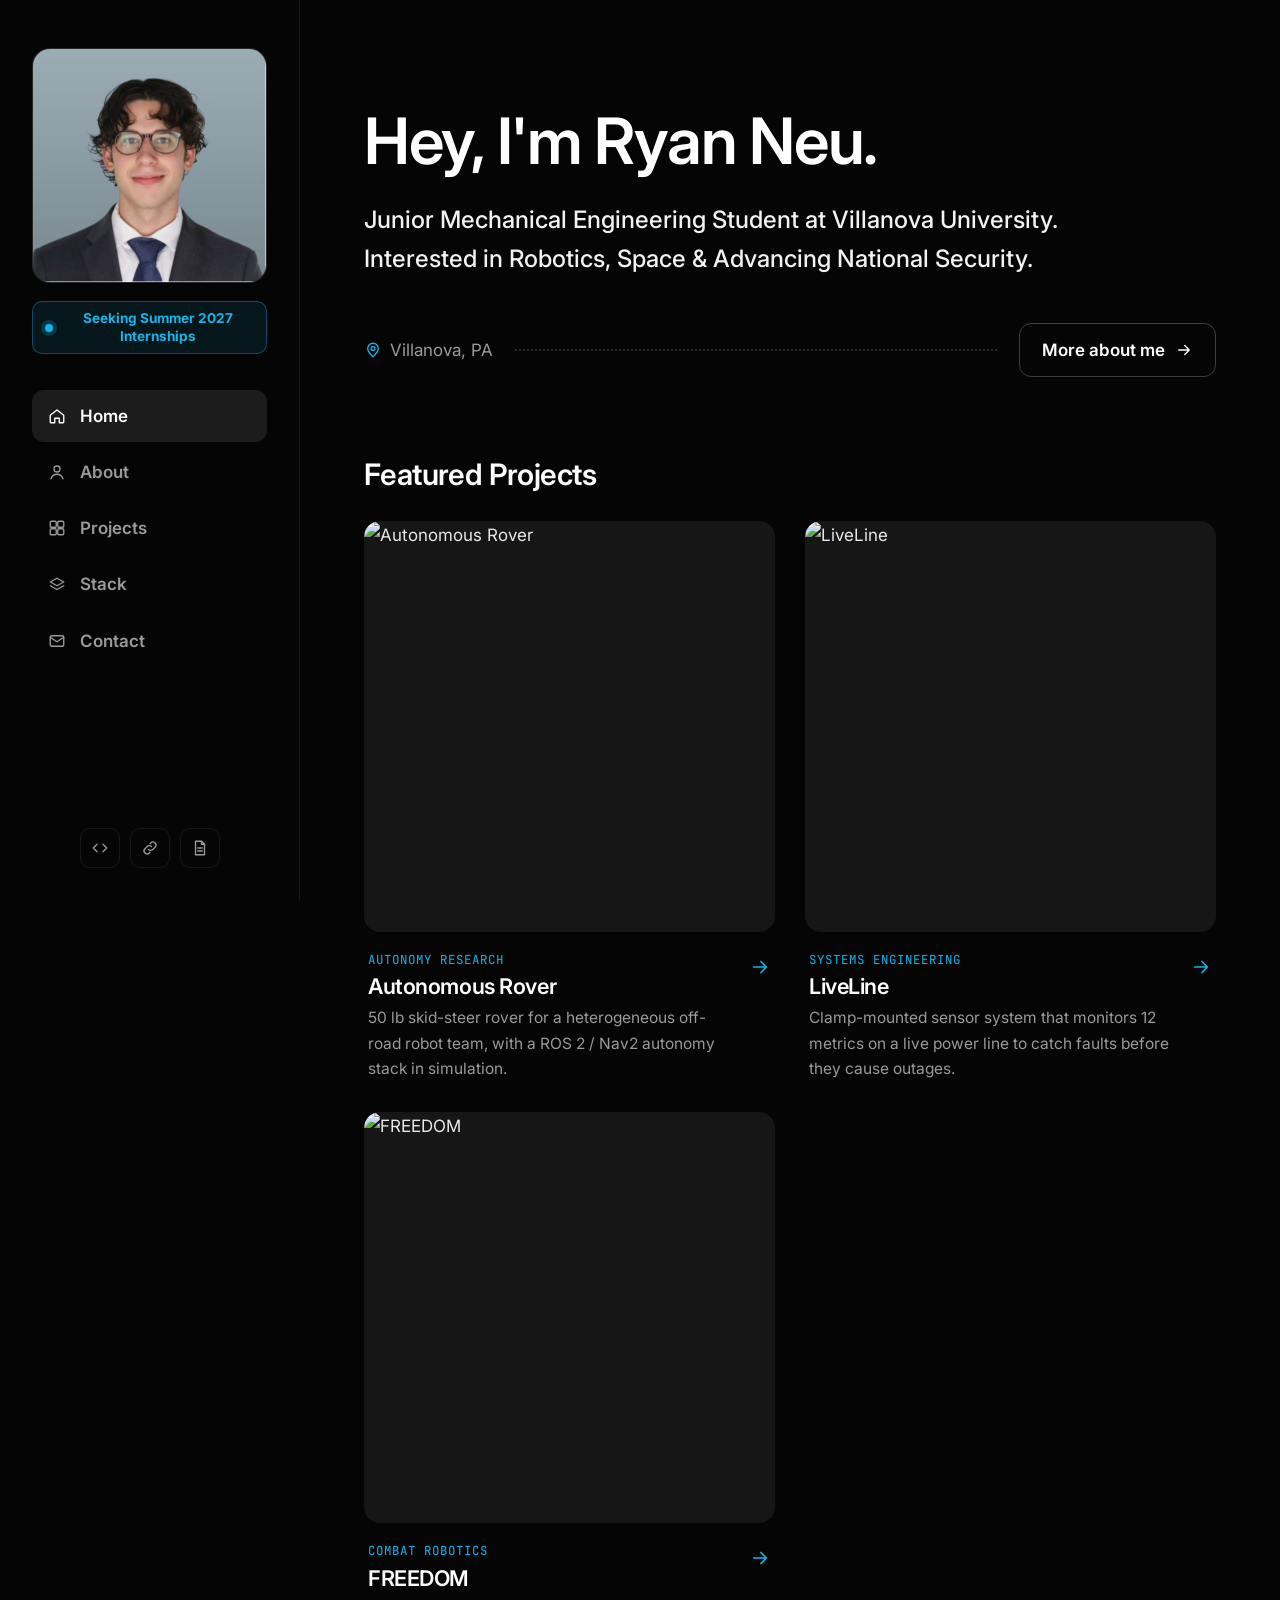
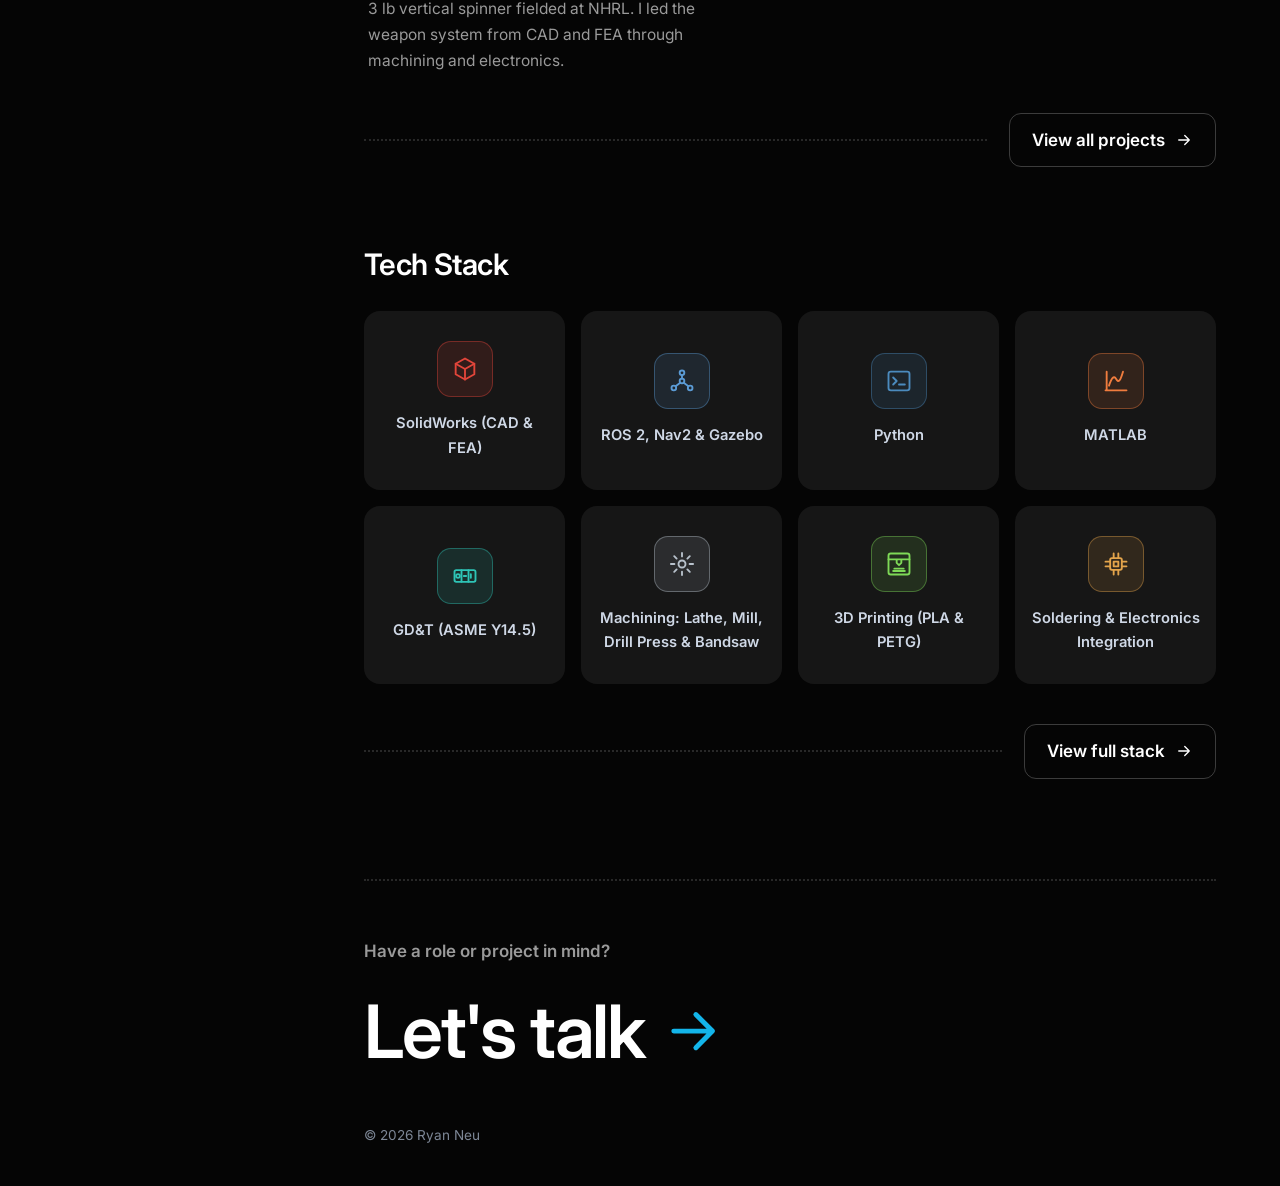
==== commit 2f6c6e14: "Add files via upload" ====
--- a/index.html
+++ b/index.html
@@ -9,9 +9,9 @@
 <meta property="og:site_name" content="Ryan Neu">
 <meta property="og:title" content="Ryan Neu | Engineering Portfolio">
 <meta property="og:description" content="Junior Mechanical Engineering student at Villanova University. Robotics, autonomous systems, space, and national security projects.">
-<meta property="og:image" content="https://ryancharlesneu.github.io/og-image.png">
-<meta property="og:image:width" content="1200">
-<meta property="og:image:height" content="630">
+<meta property="og:image" content="https://ryancharlesneu.github.io/og-projects-2x.jpg">
+<meta property="og:image:width" content="2400">
+<meta property="og:image:height" content="1254">
 <meta property="og:url" content="https://ryancharlesneu.github.io/">
 <meta name="twitter:card" content="summary_large_image">
 <link rel="icon" href="headshot.png">
@@ -46,19 +46,19 @@
 <section class="block">
   <h2>Featured Projects</h2>
   <div class="grid"><a class="pcard" href="rover.html">
-  <div class="pimg"><img src="IMG_1217.jpeg" data-c="rover/assets/IMG_1217.jpeg|assets/IMG_1217.jpeg|rover/IMG_1217.jpeg" onerror="nextSrc(this)" alt="Autonomous Rover" loading="lazy"></div>
+  <div class="pimg"><img src="IMG_1217.jpeg" srcset="IMG_1217-sm.jpeg 900w, IMG_1217.jpeg 2400w" sizes="(max-width: 860px) 100vw, 45vw" data-c="rover/assets/IMG_1217.jpeg|assets/IMG_1217.jpeg|rover/IMG_1217.jpeg" onerror="nextSrc(this)" alt="Autonomous Rover" loading="lazy"></div>
   <div class="pmeta">
     <div><p class="tag">Autonomy Research</p><h3>Autonomous Rover</h3><p class="blurb">50 lb skid-steer rover for a heterogeneous off-road robot team, with a ROS 2 / Nav2 autonomy stack in simulation.</p></div>
     <svg class="ic go" viewBox="0 0 24 24" fill="none" stroke="currentColor" stroke-width="1.8" stroke-linecap="round" stroke-linejoin="round" aria-hidden="true"><path d="M5 12h14M13 6l6 6-6 6"/></svg>
   </div>
 </a><a class="pcard" href="liveline.html">
-  <div class="pimg"><img src="LiveLinePrototypeEnclosure.jpg" data-c="liveline/assets/LiveLinePrototypeEnclosure.jpg|assets/LiveLinePrototypeEnclosure.jpg|liveline/LiveLinePrototypeEnclosure.jpg" onerror="nextSrc(this)" alt="LiveLine" loading="lazy"></div>
+  <div class="pimg"><img src="LiveLinePrototypeEnclosure.jpg" srcset="LiveLinePrototypeEnclosure-sm.jpg 900w, LiveLinePrototypeEnclosure.jpg 2400w" sizes="(max-width: 860px) 100vw, 45vw" data-c="liveline/assets/LiveLinePrototypeEnclosure.jpg|assets/LiveLinePrototypeEnclosure.jpg|liveline/LiveLinePrototypeEnclosure.jpg" onerror="nextSrc(this)" alt="LiveLine" loading="lazy"></div>
   <div class="pmeta">
     <div><p class="tag">Systems Engineering</p><h3>LiveLine</h3><p class="blurb">Clamp-mounted sensor system that monitors 12 metrics on a live power line to catch faults before they cause outages.</p></div>
     <svg class="ic go" viewBox="0 0 24 24" fill="none" stroke="currentColor" stroke-width="1.8" stroke-linecap="round" stroke-linejoin="round" aria-hidden="true"><path d="M5 12h14M13 6l6 6-6 6"/></svg>
   </div>
 </a><a class="pcard" href="freedom.html">
-  <div class="pimg"><img src="CombatRobotCompImage.png" data-c="freedom/assets/CombatRobotCompImage.png|assets/CombatRobotCompImage.png|freedom/CombatRobotCompImage.png" onerror="nextSrc(this)" alt="FREEDOM" loading="lazy"></div>
+  <div class="pimg"><img src="CombatRobotCompImage.png" srcset="CombatRobotCompImage-sm.png 900w, CombatRobotCompImage.png 2400w" sizes="(max-width: 860px) 100vw, 45vw" data-c="freedom/assets/CombatRobotCompImage.png|assets/CombatRobotCompImage.png|freedom/CombatRobotCompImage.png" onerror="nextSrc(this)" alt="FREEDOM" loading="lazy"></div>
   <div class="pmeta">
     <div><p class="tag">Combat Robotics</p><h3>FREEDOM</h3><p class="blurb">3 lb vertical spinner fielded at NHRL. I led the weapon system from CAD and FEA through machining and electronics.</p></div>
     <svg class="ic go" viewBox="0 0 24 24" fill="none" stroke="currentColor" stroke-width="1.8" stroke-linecap="round" stroke-linejoin="round" aria-hidden="true"><path d="M5 12h14M13 6l6 6-6 6"/></svg>
--- a/style.css
+++ b/style.css
@@ -238,3 +238,12 @@
   border-color: color-mix(in srgb, var(--c) 40%, transparent);
 }
 .tile:hover .badge[style*="--c"] { background: color-mix(in srgb, var(--c) 22%, transparent); }
+
+/* Keep demo videos compact */
+.video { max-width: 640px; margin: 16px 0 8px; }
+.video video {
+  width: 100%; height: auto; max-height: 400px;
+  object-fit: contain; background: #0d0d0d;
+  border: 1px solid var(--line); border-radius: 12px;
+}
+@media (max-width: 860px) { .video video { max-height: 320px; } }
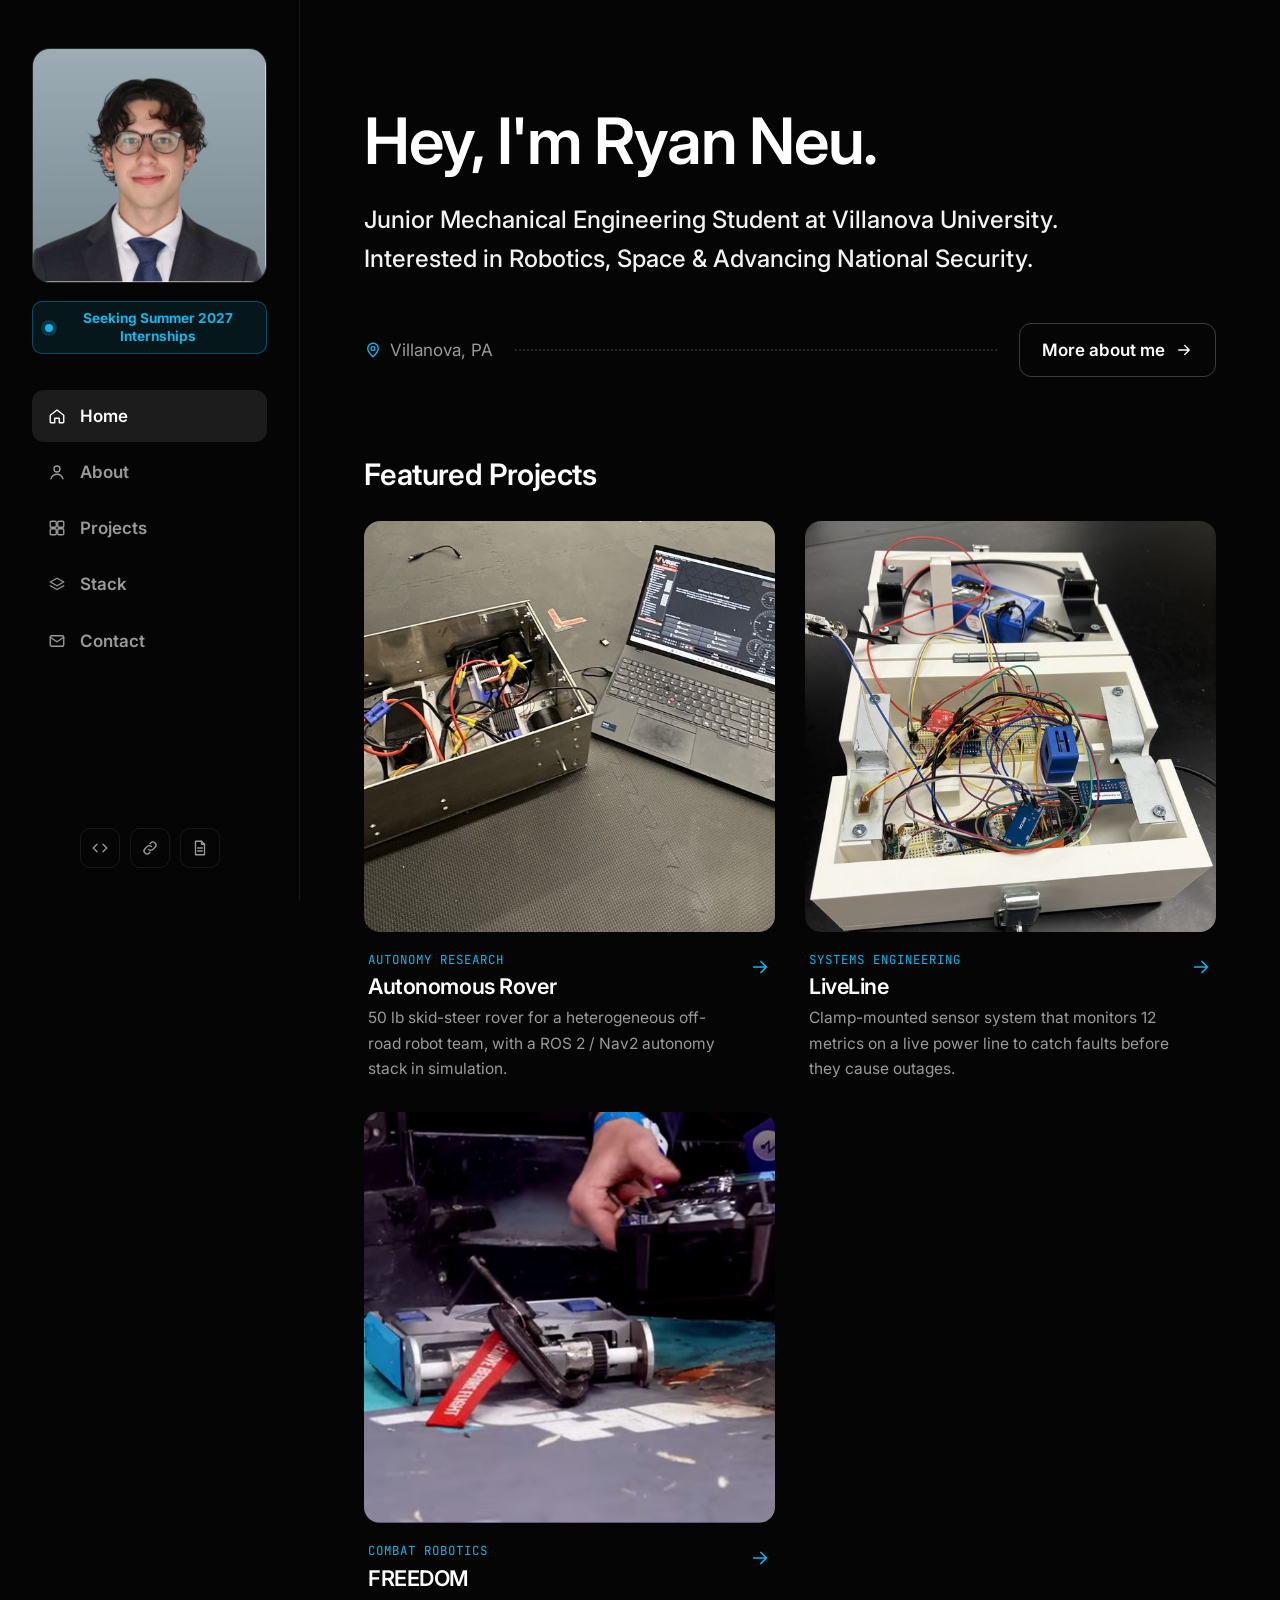
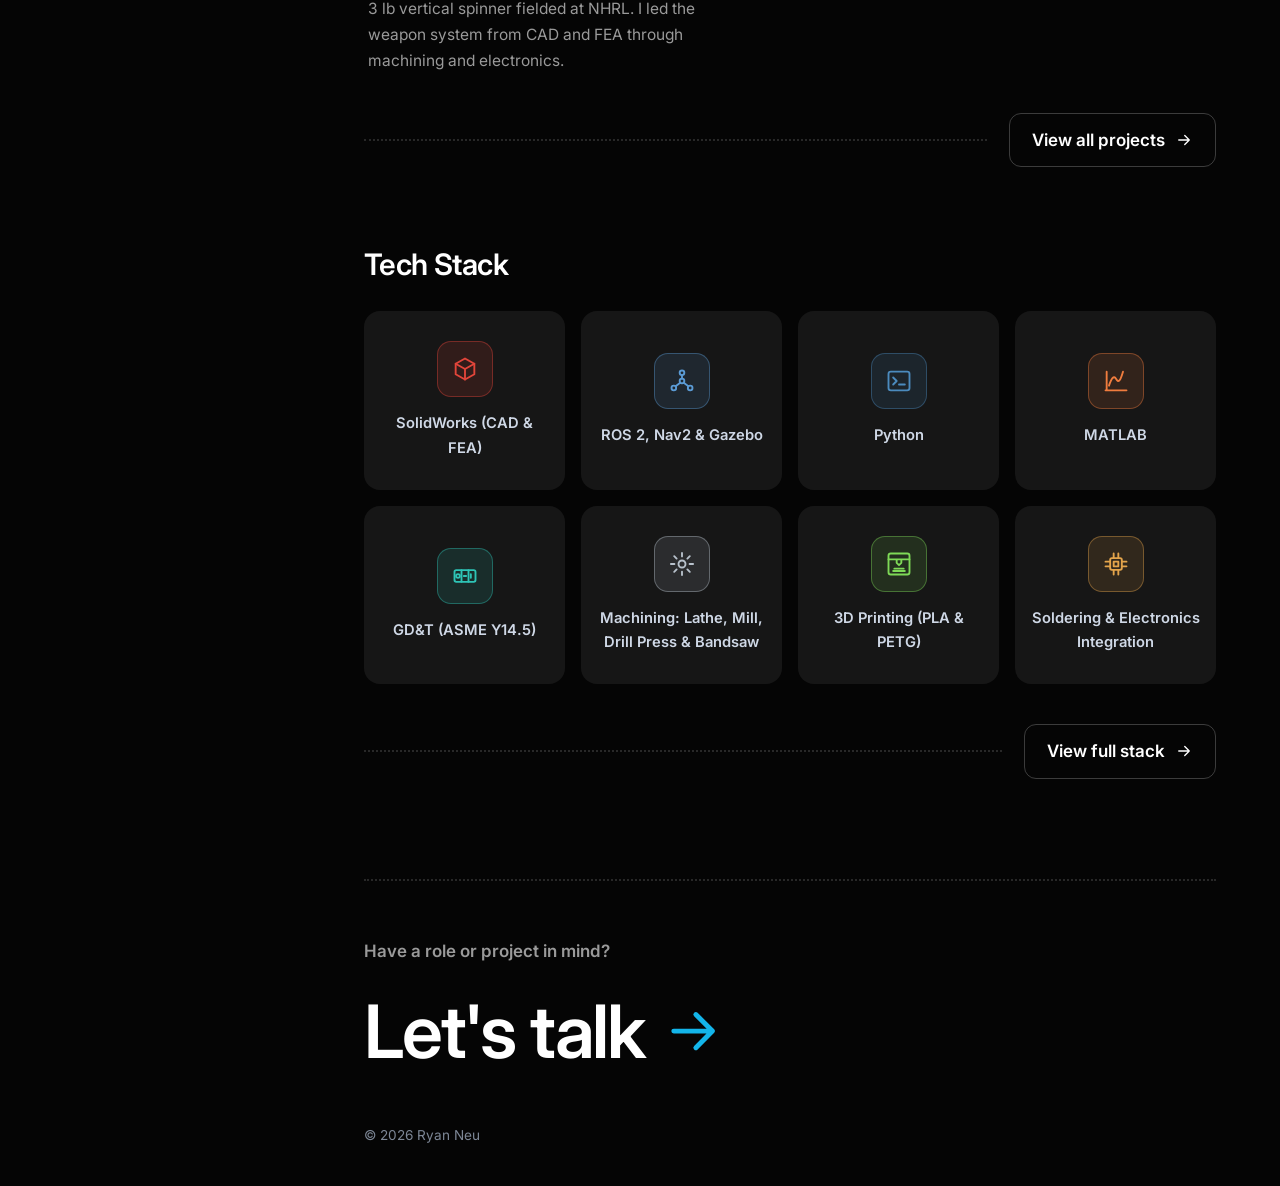
==== commit 1668dd00: "Add files via upload" ====
--- a/index.html
+++ b/index.html
@@ -46,19 +46,19 @@
 <section class="block">
   <h2>Featured Projects</h2>
   <div class="grid"><a class="pcard" href="rover.html">
-  <div class="pimg"><img src="IMG_1217.jpeg" srcset="IMG_1217-sm.jpeg 900w, IMG_1217.jpeg 2400w" sizes="(max-width: 860px) 100vw, 45vw" data-c="rover/assets/IMG_1217.jpeg|assets/IMG_1217.jpeg|rover/IMG_1217.jpeg" onerror="nextSrc(this)" alt="Autonomous Rover" loading="lazy"></div>
+  <div class="pimg"><img src="card-rover.jpg" srcset="card-rover-sm.jpg 600w, card-rover.jpg 1000w" sizes="(max-width: 860px) 100vw, 45vw" width="1000" height="1000" alt="Autonomous Rover" loading="eager" fetchpriority="high" decoding="async"></div>
   <div class="pmeta">
     <div><p class="tag">Autonomy Research</p><h3>Autonomous Rover</h3><p class="blurb">50 lb skid-steer rover for a heterogeneous off-road robot team, with a ROS 2 / Nav2 autonomy stack in simulation.</p></div>
     <svg class="ic go" viewBox="0 0 24 24" fill="none" stroke="currentColor" stroke-width="1.8" stroke-linecap="round" stroke-linejoin="round" aria-hidden="true"><path d="M5 12h14M13 6l6 6-6 6"/></svg>
   </div>
 </a><a class="pcard" href="liveline.html">
-  <div class="pimg"><img src="LiveLinePrototypeEnclosure.jpg" srcset="LiveLinePrototypeEnclosure-sm.jpg 900w, LiveLinePrototypeEnclosure.jpg 2400w" sizes="(max-width: 860px) 100vw, 45vw" data-c="liveline/assets/LiveLinePrototypeEnclosure.jpg|assets/LiveLinePrototypeEnclosure.jpg|liveline/LiveLinePrototypeEnclosure.jpg" onerror="nextSrc(this)" alt="LiveLine" loading="lazy"></div>
+  <div class="pimg"><img src="card-liveline.jpg" srcset="card-liveline-sm.jpg 600w, card-liveline.jpg 1000w" sizes="(max-width: 860px) 100vw, 45vw" width="1000" height="1000" alt="LiveLine" loading="eager" fetchpriority="high" decoding="async"></div>
   <div class="pmeta">
     <div><p class="tag">Systems Engineering</p><h3>LiveLine</h3><p class="blurb">Clamp-mounted sensor system that monitors 12 metrics on a live power line to catch faults before they cause outages.</p></div>
     <svg class="ic go" viewBox="0 0 24 24" fill="none" stroke="currentColor" stroke-width="1.8" stroke-linecap="round" stroke-linejoin="round" aria-hidden="true"><path d="M5 12h14M13 6l6 6-6 6"/></svg>
   </div>
 </a><a class="pcard" href="freedom.html">
-  <div class="pimg"><img src="CombatRobotCompImage.png" srcset="CombatRobotCompImage-sm.png 900w, CombatRobotCompImage.png 2400w" sizes="(max-width: 860px) 100vw, 45vw" data-c="freedom/assets/CombatRobotCompImage.png|assets/CombatRobotCompImage.png|freedom/CombatRobotCompImage.png" onerror="nextSrc(this)" alt="FREEDOM" loading="lazy"></div>
+  <div class="pimg"><img src="card-freedom.jpg" srcset="card-freedom-sm.jpg 600w, card-freedom.jpg 1000w" sizes="(max-width: 860px) 100vw, 45vw" width="1000" height="1000" alt="FREEDOM" loading="eager" fetchpriority="high" decoding="async"></div>
   <div class="pmeta">
     <div><p class="tag">Combat Robotics</p><h3>FREEDOM</h3><p class="blurb">3 lb vertical spinner fielded at NHRL. I led the weapon system from CAD and FEA through machining and electronics.</p></div>
     <svg class="ic go" viewBox="0 0 24 24" fill="none" stroke="currentColor" stroke-width="1.8" stroke-linecap="round" stroke-linejoin="round" aria-hidden="true"><path d="M5 12h14M13 6l6 6-6 6"/></svg>
